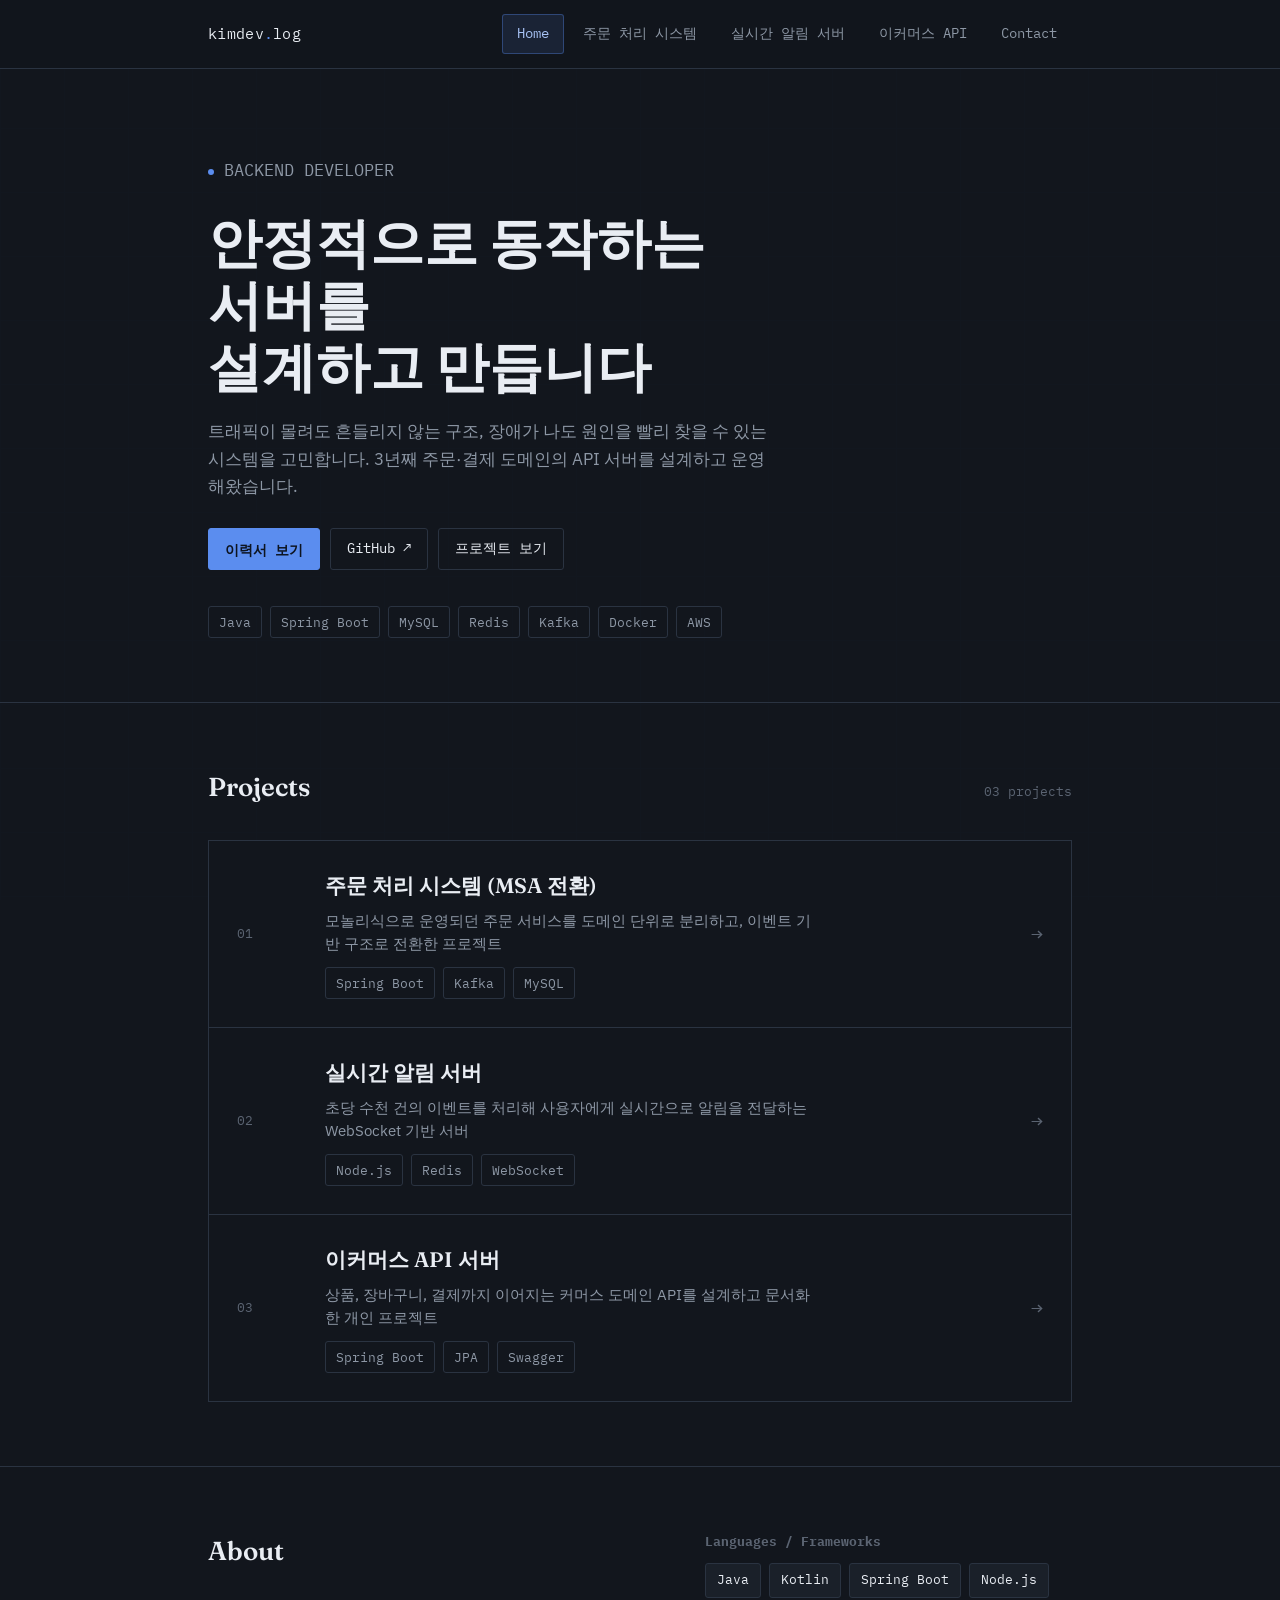
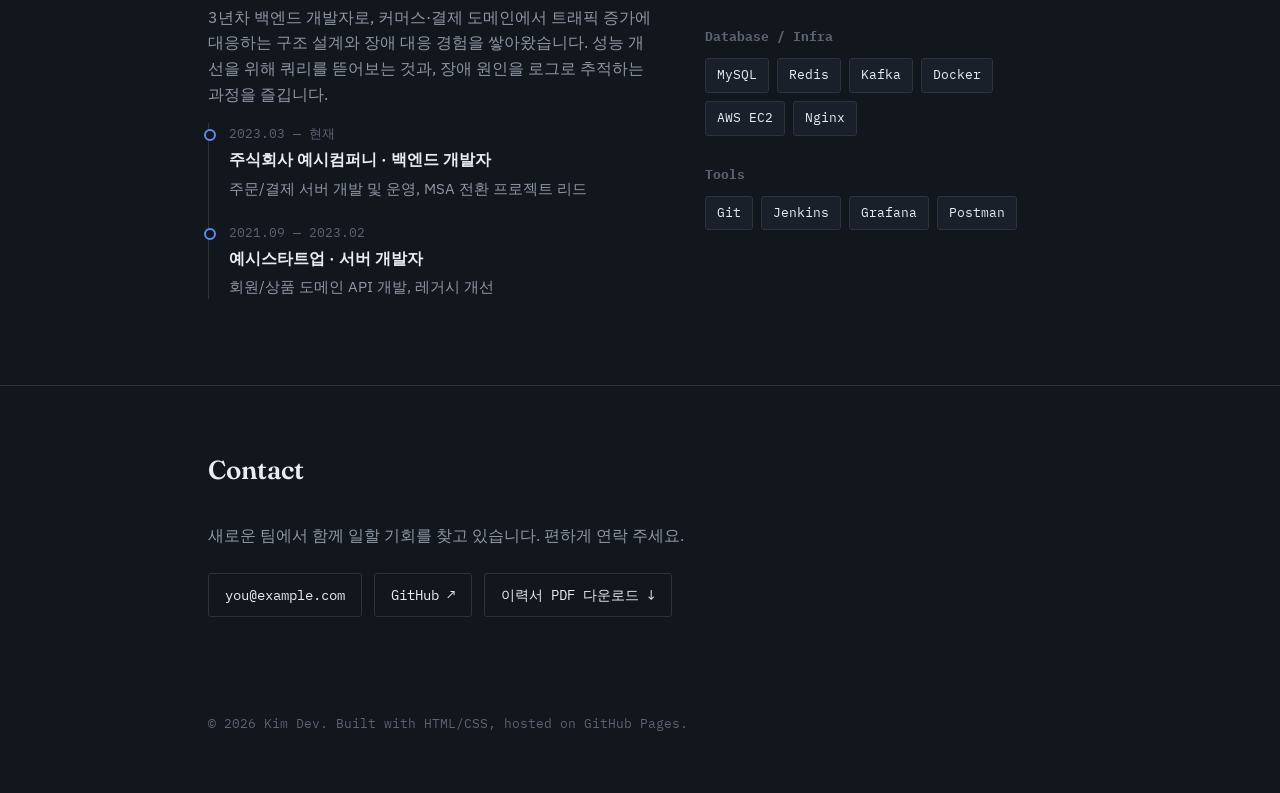
==== index.html @ 2fc8ccb3 "add portfolio" ====
<!DOCTYPE html>
<html lang="ko">
<head>
<meta charset="UTF-8">
<meta name="viewport" content="width=device-width, initial-scale=1.0">
<title>김개발 — Backend Developer</title>
<meta name="description" content="백엔드 개발자 김개발의 포트폴리오. 프로젝트, 기술 스택, 경력을 소개합니다.">
<link rel="preconnect" href="https://fonts.googleapis.com">
<link rel="preconnect" href="https://fonts.gstatic.com" crossorigin>
<link href="https://fonts.googleapis.com/css2?family=Fraunces:wght@500;600;700&family=IBM+Plex+Sans:wght@400;500;600&family=IBM+Plex+Mono:wght@400;500&display=swap" rel="stylesheet">
<link rel="stylesheet" href="css/style.css">
</head>
<body>

<header class="site-header">
  <div class="wrap">
    <a class="brand" href="index.html">kimdev<span>.</span>log</a>
    <button class="nav-toggle" aria-label="메뉴 열기">☰</button>
    <nav class="site-nav">
      <a href="index.html">Home</a>
      <a href="project-01.html">주문 처리 시스템</a>
      <a href="project-02.html">실시간 알림 서버</a>
      <a href="project-03.html">이커머스 API</a>
      <a href="#contact">Contact</a>
    </nav>
  </div>
</header>

<section class="hero">
  <div class="wrap">
    <p class="hero-eyebrow">BACKEND DEVELOPER</p>
    <h1>안정적으로 동작하는 서버를<br>설계하고 만듭니다</h1>
    <p>트래픽이 몰려도 흔들리지 않는 구조, 장애가 나도 원인을 빨리 찾을 수 있는 시스템을 고민합니다. 3년째 주문·결제 도메인의 API 서버를 설계하고 운영해왔습니다.</p>
    <div class="hero-links">
      <a class="primary" href="#contact">이력서 보기</a>
      <a href="https://github.com/yourname" target="_blank" rel="noopener">GitHub ↗</a>
      <a href="#projects">프로젝트 보기</a>
    </div>
    <div class="stack-row">
      <span class="tag">Java</span>
      <span class="tag">Spring Boot</span>
      <span class="tag">MySQL</span>
      <span class="tag">Redis</span>
      <span class="tag">Kafka</span>
      <span class="tag">Docker</span>
      <span class="tag">AWS</span>
    </div>
  </div>
</section>

<section class="section" id="projects">
  <div class="wrap">
    <div class="section-head">
      <h2>Projects</h2>
      <span class="count">03 projects</span>
    </div>
    <div class="project-grid">

      <a class="project-card" href="project-01.html">
        <span class="num">01</span>
        <div>
          <h3>주문 처리 시스템 (MSA 전환)</h3>
          <p>모놀리식으로 운영되던 주문 서비스를 도메인 단위로 분리하고, 이벤트 기반 구조로 전환한 프로젝트</p>
          <div class="card-tags stack-row">
            <span class="tag">Spring Boot</span>
            <span class="tag">Kafka</span>
            <span class="tag">MySQL</span>
          </div>
        </div>
        <span class="arrow">→</span>
      </a>

      <a class="project-card" href="project-02.html">
        <span class="num">02</span>
        <div>
          <h3>실시간 알림 서버</h3>
          <p>초당 수천 건의 이벤트를 처리해 사용자에게 실시간으로 알림을 전달하는 WebSocket 기반 서버</p>
          <div class="card-tags stack-row">
            <span class="tag">Node.js</span>
            <span class="tag">Redis</span>
            <span class="tag">WebSocket</span>
          </div>
        </div>
        <span class="arrow">→</span>
      </a>

      <a class="project-card" href="project-03.html">
        <span class="num">03</span>
        <div>
          <h3>이커머스 API 서버</h3>
          <p>상품, 장바구니, 결제까지 이어지는 커머스 도메인 API를 설계하고 문서화한 개인 프로젝트</p>
          <div class="card-tags stack-row">
            <span class="tag">Spring Boot</span>
            <span class="tag">JPA</span>
            <span class="tag">Swagger</span>
          </div>
        </div>
        <span class="arrow">→</span>
      </a>

    </div>
  </div>
</section>

<section class="section" id="about">
  <div class="wrap two-col">
    <div class="about-body">
      <div class="section-head"><h2>About</h2></div>
      <p>3년차 백엔드 개발자로, 커머스·결제 도메인에서 트래픽 증가에 대응하는 구조 설계와 장애 대응 경험을 쌓아왔습니다. 성능 개선을 위해 쿼리를 뜯어보는 것과, 장애 원인을 로그로 추적하는 과정을 즐깁니다.</p>
      <ul class="timeline">
        <li>
          <span class="period">2023.03 — 현재</span>
          <span class="role">주식회사 예시컴퍼니 · 백엔드 개발자</span>
          <p class="desc">주문/결제 서버 개발 및 운영, MSA 전환 프로젝트 리드</p>
        </li>
        <li>
          <span class="period">2021.09 — 2023.02</span>
          <span class="role">예시스타트업 · 서버 개발자</span>
          <p class="desc">회원/상품 도메인 API 개발, 레거시 개선</p>
        </li>
      </ul>
    </div>
    <div class="skills">
      <div class="skill-group">
        <h4>Languages / Frameworks</h4>
        <ul>
          <li>Java</li><li>Kotlin</li><li>Spring Boot</li><li>Node.js</li>
        </ul>
      </div>
      <div class="skill-group">
        <h4>Database / Infra</h4>
        <ul>
          <li>MySQL</li><li>Redis</li><li>Kafka</li><li>Docker</li><li>AWS EC2</li><li>Nginx</li>
        </ul>
      </div>
      <div class="skill-group">
        <h4>Tools</h4>
        <ul>
          <li>Git</li><li>Jenkins</li><li>Grafana</li><li>Postman</li>
        </ul>
      </div>
    </div>
  </div>
</section>

<section class="section" id="contact">
  <div class="wrap">
    <div class="section-head"><h2>Contact</h2></div>
    <p style="color:var(--text-muted); max-width:56ch; margin-bottom:24px;">새로운 팀에서 함께 일할 기회를 찾고 있습니다. 편하게 연락 주세요.</p>
    <div class="contact-list">
      <a href="mailto:you@example.com">you@example.com</a>
      <a href="https://github.com/yourname" target="_blank" rel="noopener">GitHub ↗</a>
      <a href="#">이력서 PDF 다운로드 ↓</a>
    </div>
  </div>
</section>

<footer class="site-footer">
  <div class="wrap">
    <p>© 2026 Kim Dev. Built with HTML/CSS, hosted on GitHub Pages.</p>
  </div>
</footer>

<script src="js/main.js"></script>
</body>
</html>
---- css/style.css ----
/* ===================================================================
   Design tokens
=================================================================== */
:root {
  --bg: #12161d;
  --surface: #1a2029;
  --surface-raised: #202836;
  --border: #2a3341;
  --text: #e9edf3;
  --text-muted: #8d97a5;
  --text-faint: #5b6472;
  --accent: #5b8def;
  --accent-soft: rgba(91, 141, 239, 0.12);
  --accent-text: #a9c4f7;

  --font-display: "Fraunces", Georgia, serif;
  --font-body: "IBM Plex Sans", -apple-system, "Malgun Gothic", sans-serif;
  --font-mono: "IBM Plex Mono", ui-monospace, "Consolas", monospace;

  --maxw: 920px;
  --radius: 3px;
}

* { box-sizing: border-box; }

html { scroll-behavior: smooth; }

body {
  margin: 0;
  background: var(--bg);
  color: var(--text);
  font-family: var(--font-body);
  font-size: 16px;
  line-height: 1.6;
  -webkit-font-smoothing: antialiased;
}

body::before {
  content: "";
  position: fixed;
  inset: 0;
  pointer-events: none;
  background-image:
    linear-gradient(var(--border) 1px, transparent 1px),
    linear-gradient(90deg, var(--border) 1px, transparent 1px);
  background-size: 64px 64px;
  opacity: 0.06;
  z-index: 0;
}

a { color: inherit; text-decoration: none; }

img { max-width: 100%; display: block; }

::selection { background: var(--accent-soft); color: var(--text); }

:focus-visible {
  outline: 2px solid var(--accent);
  outline-offset: 3px;
}

@media (prefers-reduced-motion: reduce) {
  * { animation: none !important; transition: none !important; scroll-behavior: auto !important; }
}

/* ===================================================================
   Layout helpers
=================================================================== */
.wrap {
  max-width: var(--maxw);
  margin: 0 auto;
  padding: 0 28px;
  position: relative;
  z-index: 1;
}

/* ===================================================================
   Header / Nav
=================================================================== */
.site-header {
  border-bottom: 1px solid var(--border);
  position: sticky;
  top: 0;
  background: rgba(18, 22, 29, 0.88);
  backdrop-filter: blur(8px);
  z-index: 10;
}

.site-header .wrap {
  display: flex;
  align-items: center;
  justify-content: space-between;
  height: 68px;
}

.brand {
  font-family: var(--font-mono);
  font-size: 15px;
  letter-spacing: 0.02em;
  color: var(--text);
}

.brand span { color: var(--accent); }

.nav-toggle {
  display: none;
  background: none;
  border: 1px solid var(--border);
  color: var(--text);
  border-radius: var(--radius);
  width: 38px;
  height: 38px;
  font-family: var(--font-mono);
  cursor: pointer;
}

.site-nav {
  display: flex;
  align-items: center;
  gap: 4px;
}

.site-nav a {
  font-family: var(--font-mono);
  font-size: 13.5px;
  color: var(--text-muted);
  padding: 8px 14px;
  border-radius: var(--radius);
  border: 1px solid transparent;
  transition: color 0.15s ease, border-color 0.15s ease, background 0.15s ease;
  white-space: nowrap;
}

.site-nav a:hover {
  color: var(--text);
  border-color: var(--border);
}

.site-nav a.active {
  color: var(--accent-text);
  background: var(--accent-soft);
  border-color: rgba(91, 141, 239, 0.35);
}

@media (max-width: 720px) {
  .nav-toggle { display: block; }
  .site-nav {
    position: fixed;
    top: 68px;
    left: 0;
    right: 0;
    background: var(--surface);
    border-bottom: 1px solid var(--border);
    flex-direction: column;
    align-items: stretch;
    padding: 8px;
    gap: 2px;
    transform: translateY(-8px);
    opacity: 0;
    pointer-events: none;
    transition: opacity 0.18s ease, transform 0.18s ease;
  }
  .site-nav.open {
    transform: translateY(0);
    opacity: 1;
    pointer-events: auto;
  }
  .site-nav a { padding: 12px 14px; }
}

/* ===================================================================
   Hero
=================================================================== */
.hero {
  padding: 88px 0 64px;
  border-bottom: 1px solid var(--border);
}

.hero-eyebrow {
  font-family: var(--font-mono);
  font-size: 13px;
  color: var(--text-faint);
  margin: 0 0 18px;
}

.hero-eyebrow::before {
  content: "";
  display: inline-block;
  width: 6px;
  height: 6px;
  background: var(--accent);
  border-radius: 50%;
  margin-right: 10px;
  vertical-align: middle;
}

.hero h1 {
  font-family: var(--font-display);
  font-size: clamp(34px, 5.5vw, 54px);
  font-weight: 600;
  line-height: 1.15;
  margin: 0 0 20px;
  max-width: 15ch;
}

.hero p {
  font-size: 17px;
  color: var(--text-muted);
  max-width: 56ch;
  margin: 0 0 28px;
}

.hero-links {
  display: flex;
  gap: 10px;
  flex-wrap: wrap;
  margin-bottom: 36px;
}

.hero-links a {
  font-family: var(--font-mono);
  font-size: 13.5px;
  border: 1px solid var(--border);
  padding: 9px 16px;
  border-radius: var(--radius);
  color: var(--text);
  transition: border-color 0.15s ease, color 0.15s ease;
}

.hero-links a:hover { border-color: var(--accent); color: var(--accent-text); }

.hero-links a.primary {
  background: var(--accent);
  border-color: var(--accent);
  color: #0d1420;
  font-weight: 600;
}

.hero-links a.primary:hover { color: #0d1420; opacity: 0.9; }

.stack-row {
  display: flex;
  flex-wrap: wrap;
  gap: 8px;
}

.tag {
  font-family: var(--font-mono);
  font-size: 12.5px;
  color: var(--text-muted);
  border: 1px solid var(--border);
  padding: 5px 10px;
  border-radius: var(--radius);
}

/* ===================================================================
   Section heading
=================================================================== */
.section {
  padding: 64px 0;
  border-bottom: 1px solid var(--border);
}

.section:last-of-type { border-bottom: none; }

.section-head {
  display: flex;
  align-items: baseline;
  justify-content: space-between;
  margin-bottom: 32px;
  gap: 16px;
}

.section-head h2 {
  font-family: var(--font-display);
  font-size: 26px;
  font-weight: 600;
  margin: 0;
}

.section-head .count {
  font-family: var(--font-mono);
  font-size: 13px;
  color: var(--text-faint);
}

/* ===================================================================
   Project grid (index)
=================================================================== */
.project-grid {
  display: grid;
  gap: 1px;
  background: var(--border);
  border: 1px solid var(--border);
}

.project-card {
  background: var(--bg);
  padding: 28px;
  display: grid;
  grid-template-columns: 64px 1fr auto;
  align-items: center;
  gap: 24px;
  transition: background 0.15s ease;
}

.project-card:hover { background: var(--surface); }

.project-card .num {
  font-family: var(--font-mono);
  font-size: 13px;
  color: var(--text-faint);
}

.project-card h3 {
  font-family: var(--font-display);
  font-size: 21px;
  font-weight: 600;
  margin: 0 0 6px;
}

.project-card p {
  margin: 0;
  color: var(--text-muted);
  font-size: 14.5px;
  max-width: 54ch;
}

.project-card .card-tags {
  margin-top: 12px;
}

.project-card .arrow {
  font-family: var(--font-mono);
  color: var(--text-faint);
  font-size: 20px;
  transition: transform 0.15s ease, color 0.15s ease;
}

.project-card:hover .arrow {
  transform: translateX(4px);
  color: var(--accent);
}

@media (max-width: 640px) {
  .project-card {
    grid-template-columns: 1fr;
    gap: 10px;
  }
  .project-card .arrow { display: none; }
}

/* ===================================================================
   About / skills lists
=================================================================== */
.two-col {
  display: grid;
  grid-template-columns: 1.1fr 0.9fr;
  gap: 48px;
}

@media (max-width: 720px) {
  .two-col { grid-template-columns: 1fr; }
}

.skill-group h4 {
  font-family: var(--font-mono);
  font-size: 12.5px;
  color: var(--text-faint);
  text-transform: none;
  margin: 0 0 12px;
}

.skill-group ul {
  list-style: none;
  padding: 0;
  margin: 0 0 28px;
  display: flex;
  flex-wrap: wrap;
  gap: 8px;
}

.skill-group li {
  font-family: var(--font-mono);
  font-size: 13px;
  color: var(--text);
  background: var(--surface);
  border: 1px solid var(--border);
  padding: 6px 11px;
  border-radius: var(--radius);
}

.about-body p { color: var(--text-muted); margin: 0 0 16px; }

.timeline {
  border-left: 1px solid var(--border);
  padding-left: 20px;
  margin: 0;
}

.timeline li {
  list-style: none;
  margin-bottom: 22px;
  position: relative;
}

.timeline li::before {
  content: "";
  position: absolute;
  left: -25px;
  top: 6px;
  width: 8px;
  height: 8px;
  border-radius: 50%;
  background: var(--bg);
  border: 2px solid var(--accent);
}

.timeline .period {
  display: block;
  font-family: var(--font-mono);
  font-size: 12.5px;
  color: var(--text-faint);
  margin-bottom: 4px;
}

.timeline .role { font-weight: 600; }
.timeline .desc { color: var(--text-muted); font-size: 14.5px; margin-top: 4px; }

/* ===================================================================
   Contact / footer
=================================================================== */
.contact-list {
  display: flex;
  flex-wrap: wrap;
  gap: 12px;
}

.contact-list a {
  font-family: var(--font-mono);
  font-size: 14px;
  border: 1px solid var(--border);
  padding: 10px 16px;
  border-radius: var(--radius);
  transition: border-color 0.15s ease, color 0.15s ease;
}

.contact-list a:hover { border-color: var(--accent); color: var(--accent-text); }

.site-footer {
  padding: 32px 0 60px;
}

.site-footer p {
  font-family: var(--font-mono);
  font-size: 12.5px;
  color: var(--text-faint);
  margin: 0;
}

/* ===================================================================
   Project detail page
=================================================================== */
.project-hero {
  padding: 56px 0 40px;
  border-bottom: 1px solid var(--border);
}

.back-link {
  display: inline-flex;
  align-items: center;
  gap: 8px;
  font-family: var(--font-mono);
  font-size: 13px;
  color: var(--text-muted);
  margin-bottom: 28px;
}

.back-link:hover { color: var(--accent-text); }

.project-hero .meta-row {
  font-family: var(--font-mono);
  font-size: 13px;
  color: var(--text-faint);
  margin-bottom: 14px;
}

.project-hero h1 {
  font-family: var(--font-display);
  font-size: clamp(30px, 4.5vw, 44px);
  font-weight: 600;
  margin: 0 0 16px;
  max-width: 20ch;
}

.project-hero .summary {
  font-size: 17px;
  color: var(--text-muted);
  max-width: 60ch;
  margin: 0 0 28px;
}

.project-links {
  display: flex;
  gap: 10px;
  flex-wrap: wrap;
}

.project-body {
  display: grid;
  grid-template-columns: 1fr 240px;
  gap: 56px;
  padding: 56px 0;
}

@media (max-width: 780px) {
  .project-body { grid-template-columns: 1fr; gap: 40px; }
}

.detail-block { margin-bottom: 44px; }

.detail-block:last-child { margin-bottom: 0; }

.detail-block h2 {
  font-family: var(--font-mono);
  font-size: 13px;
  color: var(--accent-text);
  margin: 0 0 16px;
  letter-spacing: 0.01em;
}

.detail-block h2::before { content: "// "; color: var(--text-faint); }

.detail-block p { color: var(--text-muted); margin: 0 0 14px; }
.detail-block ul { margin: 0 0 14px; padding-left: 20px; color: var(--text-muted); }
.detail-block li { margin-bottom: 8px; }

.detail-block .highlight {
  color: var(--text);
}

.metric-row {
  display: grid;
  grid-template-columns: repeat(3, 1fr);
  gap: 1px;
  background: var(--border);
  border: 1px solid var(--border);
  margin: 24px 0 8px;
}

.metric {
  background: var(--surface);
  padding: 20px;
}

.metric .value {
  font-family: var(--font-display);
  font-size: 28px;
  color: var(--accent-text);
  display: block;
}

.metric .label {
  font-family: var(--font-mono);
  font-size: 12px;
  color: var(--text-faint);
  margin-top: 4px;
  display: block;
}

@media (max-width: 520px) {
  .metric-row { grid-template-columns: 1fr; }
}

.diagram-box {
  border: 1px dashed var(--border);
  border-radius: var(--radius);
  padding: 28px;
  font-family: var(--font-mono);
  font-size: 12.5px;
  color: var(--text-faint);
  white-space: pre;
  overflow-x: auto;
  background: var(--surface);
  line-height: 1.7;
}

/* Sidebar */
.sidebar { position: sticky; top: 92px; align-self: start; }

.sidebar-block { margin-bottom: 32px; }

.sidebar-block h3 {
  font-family: var(--font-mono);
  font-size: 12px;
  color: var(--text-faint);
  margin: 0 0 12px;
}

.sidebar-block ul {
  list-style: none;
  padding: 0;
  margin: 0;
  display: flex;
  flex-wrap: wrap;
  gap: 6px;
}

.sidebar-block li {
  font-family: var(--font-mono);
  font-size: 12.5px;
  border: 1px solid var(--border);
  padding: 5px 9px;
  border-radius: var(--radius);
}

.project-pager {
  display: flex;
  justify-content: space-between;
  border-top: 1px solid var(--border);
  padding: 28px 0 0;
}

.project-pager a {
  font-family: var(--font-mono);
  font-size: 13px;
  color: var(--text-muted);
}

.project-pager a:hover { color: var(--accent-text); }

.project-pager .dir {
  display: block;
  color: var(--text-faint);
  font-size: 11.5px;
  margin-bottom: 4px;
}
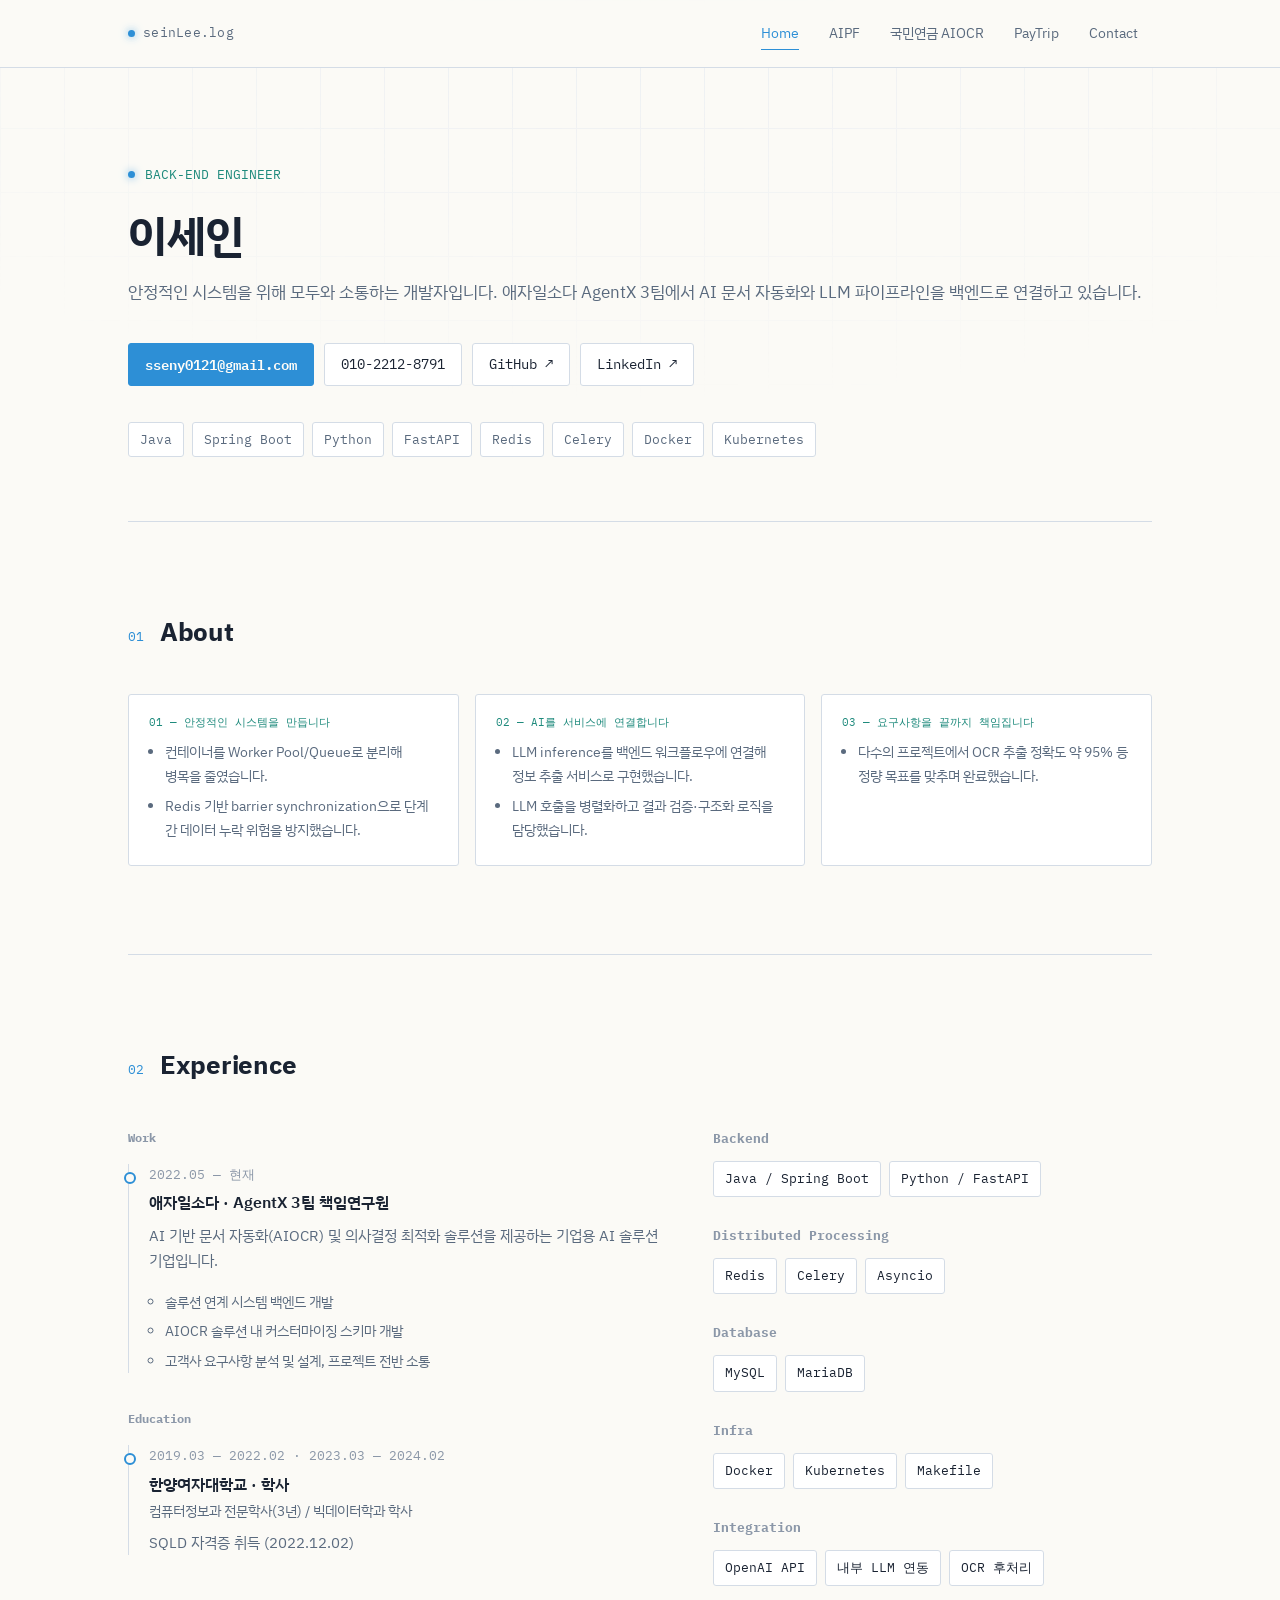
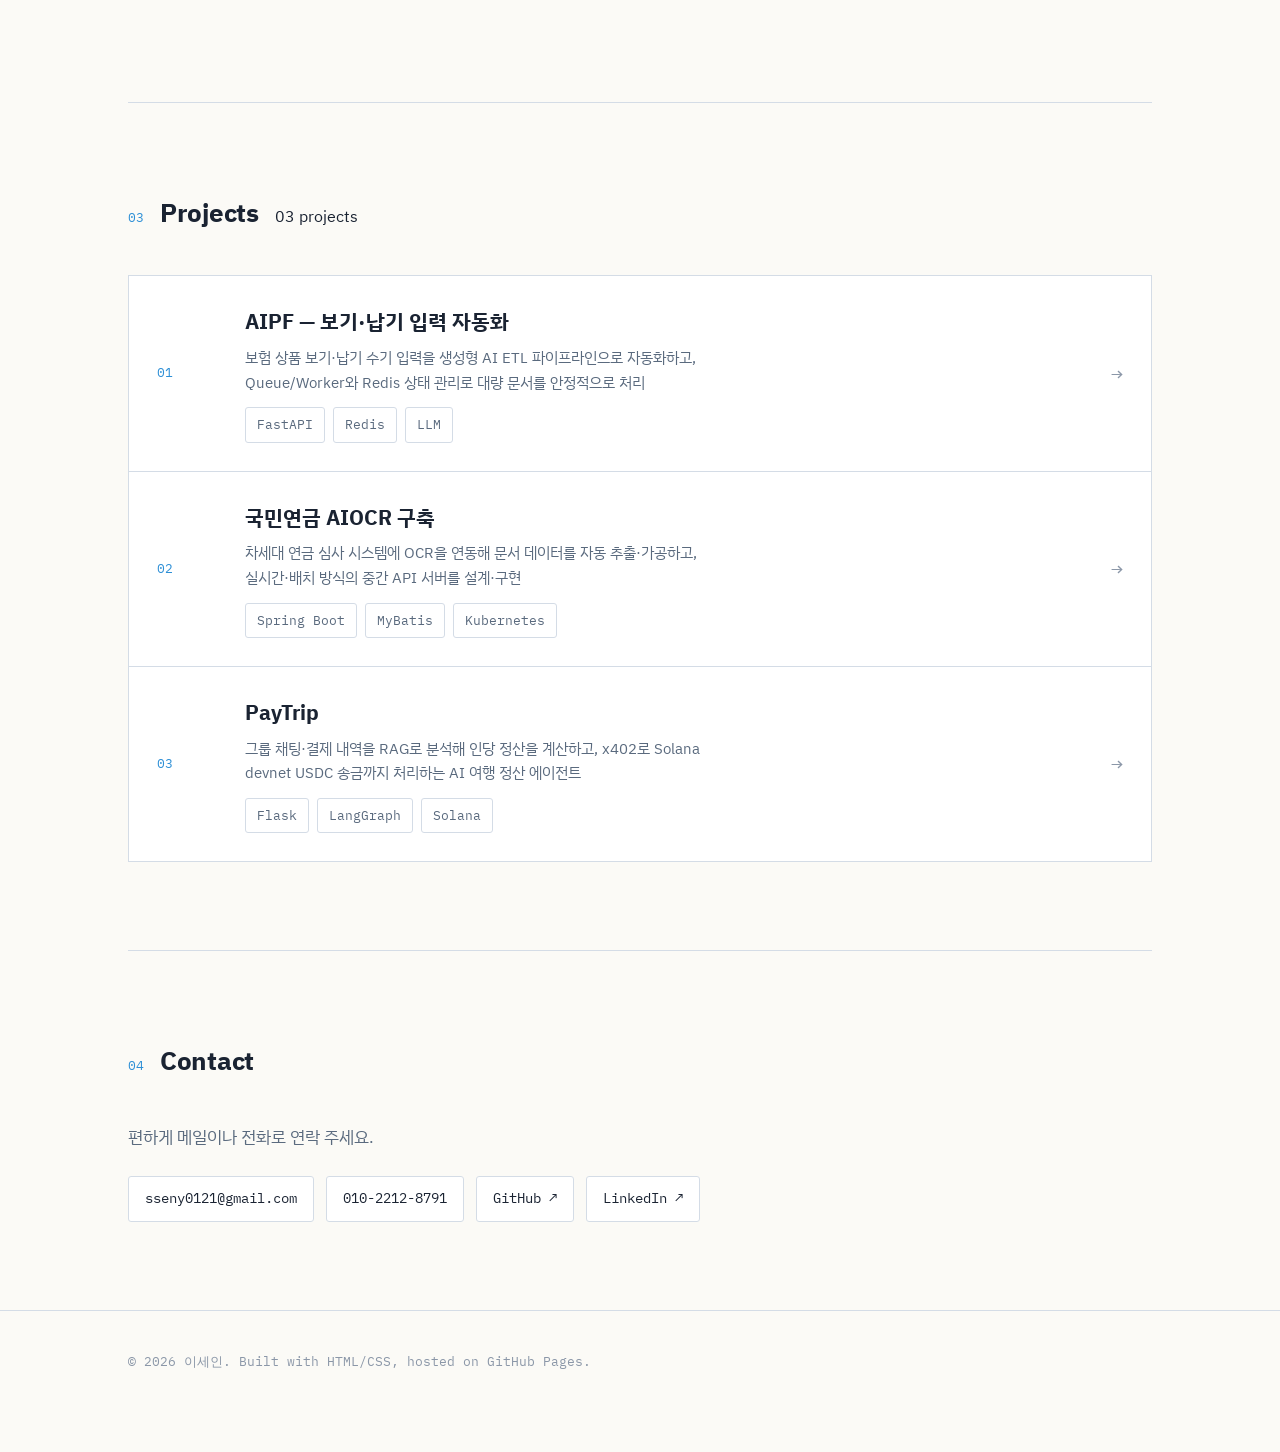
==== commit f1a0a2a8: "fix01" ====
--- a/index.html
+++ b/index.html
@@ -3,55 +3,165 @@
 <head>
 <meta charset="UTF-8">
 <meta name="viewport" content="width=device-width, initial-scale=1.0">
-<title>김개발 — Backend Developer</title>
-<meta name="description" content="백엔드 개발자 김개발의 포트폴리오. 프로젝트, 기술 스택, 경력을 소개합니다.">
+<title>이세인 — Back-End Engineer</title>
+<meta name="description" content="백엔드 엔지니어 이세인 포트폴리오. 안정적인 시스템과 AI 서비스 연동을 만듭니다.">
 <link rel="preconnect" href="https://fonts.googleapis.com">
 <link rel="preconnect" href="https://fonts.gstatic.com" crossorigin>
-<link href="https://fonts.googleapis.com/css2?family=Fraunces:wght@500;600;700&family=IBM+Plex+Sans:wght@400;500;600&family=IBM+Plex+Mono:wght@400;500&display=swap" rel="stylesheet">
+<link href="https://fonts.googleapis.com/css2?family=IBM+Plex+Sans+KR:wght@400;500;600;700&family=IBM+Plex+Mono:wght@400;500;600&display=swap" rel="stylesheet">
 <link rel="stylesheet" href="css/style.css">
 </head>
 <body>
 
 <header class="site-header">
   <div class="wrap">
-    <a class="brand" href="index.html">kimdev<span>.</span>log</a>
-    <button class="nav-toggle" aria-label="메뉴 열기">☰</button>
+    <a class="brand" href="index.html"><span class="dot"></span>seinLee.log</a>
+    <button class="nav-toggle" aria-label="메뉴 열기">Menu</button>
     <nav class="site-nav">
       <a href="index.html">Home</a>
-      <a href="project-01.html">주문 처리 시스템</a>
-      <a href="project-02.html">실시간 알림 서버</a>
-      <a href="project-03.html">이커머스 API</a>
+      <a href="project-01.html">AIPF</a>
+      <a href="project-02.html">국민연금 AIOCR</a>
+      <a href="project-03.html">PayTrip</a>
       <a href="#contact">Contact</a>
     </nav>
   </div>
 </header>
 
+<div class="layout-with-toc">
+<div class="page-main">
+
 <section class="hero">
   <div class="wrap">
-    <p class="hero-eyebrow">BACKEND DEVELOPER</p>
-    <h1>안정적으로 동작하는 서버를<br>설계하고 만듭니다</h1>
-    <p>트래픽이 몰려도 흔들리지 않는 구조, 장애가 나도 원인을 빨리 찾을 수 있는 시스템을 고민합니다. 3년째 주문·결제 도메인의 API 서버를 설계하고 운영해왔습니다.</p>
+    <p class="hero-eyebrow">BACK-END ENGINEER</p>
+    <h1>이세인</h1>
+    <p>안정적인 시스템을 위해 모두와 소통하는 개발자입니다. 애자일소다 AgentX 3팀에서 AI 문서 자동화와 LLM 파이프라인을 백엔드로 연결하고 있습니다.</p>
     <div class="hero-links">
-      <a class="primary" href="#contact">이력서 보기</a>
-      <a href="https://github.com/yourname" target="_blank" rel="noopener">GitHub ↗</a>
-      <a href="#projects">프로젝트 보기</a>
+      <a class="primary" href="mailto:sseny0121@gmail.com">sseny0121@gmail.com</a>
+      <a href="tel:01022128791">010-2212-8791</a>
+      <a href="https://github.com/sein0121" target="_blank" rel="noopener">GitHub ↗</a>
+      <a href="https://www.linkedin.com/" target="_blank" rel="noopener">LinkedIn ↗</a>
     </div>
     <div class="stack-row">
       <span class="tag">Java</span>
       <span class="tag">Spring Boot</span>
-      <span class="tag">MySQL</span>
+      <span class="tag">Python</span>
+      <span class="tag">FastAPI</span>
       <span class="tag">Redis</span>
-      <span class="tag">Kafka</span>
+      <span class="tag">Celery</span>
       <span class="tag">Docker</span>
-      <span class="tag">AWS</span>
+      <span class="tag">Kubernetes</span>
+    </div>
+  </div>
+</section>
+
+<section class="section" id="about">
+  <div class="wrap">
+    <div class="sec-head"><span class="sec-num">01</span><h2 class="sec-title">About</h2></div>
+    <div class="principles about-points">
+      <div class="principle">
+        <div class="p-label">01 — 안정적인 시스템을 만듭니다</div>
+        <ul>
+          <li>컨테이너를 Worker Pool/Queue로 분리해 병목을 줄였습니다.</li>
+          <li>Redis 기반 barrier synchronization으로 단계 간 데이터 누락 위험을 방지했습니다.</li>
+        </ul>
+      </div>
+      <div class="principle">
+        <div class="p-label">02 — AI를 서비스에 연결합니다</div>
+        <ul>
+          <li>LLM inference를 백엔드 워크플로우에 연결해 정보 추출 서비스로 구현했습니다.</li>
+          <li>LLM 호출을 병렬화하고 결과 검증·구조화 로직을 담당했습니다.</li>
+        </ul>
+      </div>
+      <div class="principle">
+        <div class="p-label">03 — 요구사항을 끝까지 책임집니다</div>
+        <ul>
+          <li>다수의 프로젝트에서 OCR 추출 정확도 약 95% 등 정량 목표를 맞추며 완료했습니다.</li>
+        </ul>
+      </div>
+    </div>
+  </div>
+</section>
+
+<section class="section" id="experience">
+  <div class="wrap">
+    <div class="sec-head"><span class="sec-num">02</span><h2 class="sec-title">Experience</h2></div>
+    <div class="two-col">
+      <div class="about-body">
+        <div class="exp-block">
+          <h3>Work</h3>
+          <ul class="timeline">
+            <li>
+              <span class="period">2022.05 — 현재</span>
+              <span class="role">애자일소다 · AgentX 3팀 책임연구원</span>
+              <p class="desc">AI 기반 문서 자동화(AIOCR) 및 의사결정 최적화 솔루션을 제공하는 기업용 AI 솔루션 기업입니다.</p>
+              <ul class="duty-list">
+                <li>솔루션 연계 시스템 백엔드 개발</li>
+                <li>AIOCR 솔루션 내 커스터마이징 스키마 개발</li>
+                <li>고객사 요구사항 분석 및 설계, 프로젝트 전반 소통</li>
+              </ul>
+            </li>
+          </ul>
+        </div>
+        <div class="exp-block">
+          <h3>Education</h3>
+          <ul class="timeline">
+            <li>
+              <span class="period">2019.03 — 2022.02 · 2023.03 — 2024.02</span>
+              <span class="role">한양여자대학교 · 학사</span>
+              <span class="org">컴퓨터정보과 전문학사(3년) / 빅데이터학과 학사</span>
+              <p class="desc">SQLD 자격증 취득 (2022.12.02)</p>
+            </li>
+          </ul>
+        </div>
+      </div>
+      <div class="skills">
+        <div class="skill-group">
+          <h4>Backend</h4>
+          <ul>
+            <li>Java / Spring Boot</li>
+            <li>Python / FastAPI</li>
+          </ul>
+        </div>
+        <div class="skill-group">
+          <h4>Distributed Processing</h4>
+          <ul>
+            <li>Redis</li>
+            <li>Celery</li>
+            <li>Asyncio</li>
+          </ul>
+        </div>
+        <div class="skill-group">
+          <h4>Database</h4>
+          <ul>
+            <li>MySQL</li>
+            <li>MariaDB</li>
+          </ul>
+        </div>
+        <div class="skill-group">
+          <h4>Infra</h4>
+          <ul>
+            <li>Docker</li>
+            <li>Kubernetes</li>
+            <li>Makefile</li>
+          </ul>
+        </div>
+        <div class="skill-group">
+          <h4>Integration</h4>
+          <ul>
+            <li>OpenAI API</li>
+            <li>내부 LLM 연동</li>
+            <li>OCR 후처리</li>
+          </ul>
+        </div>
+      </div>
     </div>
   </div>
 </section>
 
 <section class="section" id="projects">
   <div class="wrap">
-    <div class="section-head">
-      <h2>Projects</h2>
+    <div class="sec-head">
+      <span class="sec-num">03</span>
+      <h2 class="sec-title">Projects</h2>
       <span class="count">03 projects</span>
     </div>
     <div class="project-grid">
@@ -59,12 +169,12 @@
       <a class="project-card" href="project-01.html">
         <span class="num">01</span>
         <div>
-          <h3>주문 처리 시스템 (MSA 전환)</h3>
-          <p>모놀리식으로 운영되던 주문 서비스를 도메인 단위로 분리하고, 이벤트 기반 구조로 전환한 프로젝트</p>
+          <h3>AIPF — 보기·납기 입력 자동화</h3>
+          <p>보험 상품 보기·납기 수기 입력을 생성형 AI ETL 파이프라인으로 자동화하고, Queue/Worker와 Redis 상태 관리로 대량 문서를 안정적으로 처리</p>
           <div class="card-tags stack-row">
-            <span class="tag">Spring Boot</span>
-            <span class="tag">Kafka</span>
-            <span class="tag">MySQL</span>
+            <span class="tag">FastAPI</span>
+            <span class="tag">Redis</span>
+            <span class="tag">LLM</span>
           </div>
         </div>
         <span class="arrow">→</span>
@@ -73,12 +183,12 @@
       <a class="project-card" href="project-02.html">
         <span class="num">02</span>
         <div>
-          <h3>실시간 알림 서버</h3>
-          <p>초당 수천 건의 이벤트를 처리해 사용자에게 실시간으로 알림을 전달하는 WebSocket 기반 서버</p>
+          <h3>국민연금 AIOCR 구축</h3>
+          <p>차세대 연금 심사 시스템에 OCR을 연동해 문서 데이터를 자동 추출·가공하고, 실시간·배치 방식의 중간 API 서버를 설계·구현</p>
           <div class="card-tags stack-row">
-            <span class="tag">Node.js</span>
-            <span class="tag">Redis</span>
-            <span class="tag">WebSocket</span>
+            <span class="tag">Spring Boot</span>
+            <span class="tag">MyBatis</span>
+            <span class="tag">Kubernetes</span>
           </div>
         </div>
         <span class="arrow">→</span>
@@ -87,12 +197,12 @@
       <a class="project-card" href="project-03.html">
         <span class="num">03</span>
         <div>
-          <h3>이커머스 API 서버</h3>
-          <p>상품, 장바구니, 결제까지 이어지는 커머스 도메인 API를 설계하고 문서화한 개인 프로젝트</p>
+          <h3>PayTrip</h3>
+          <p>그룹 채팅·결제 내역을 RAG로 분석해 인당 정산을 계산하고, x402로 Solana devnet USDC 송금까지 처리하는 AI 여행 정산 에이전트</p>
           <div class="card-tags stack-row">
-            <span class="tag">Spring Boot</span>
-            <span class="tag">JPA</span>
-            <span class="tag">Swagger</span>
+            <span class="tag">Flask</span>
+            <span class="tag">LangGraph</span>
+            <span class="tag">Solana</span>
           </div>
         </div>
         <span class="arrow">→</span>
@@ -102,62 +212,32 @@
   </div>
 </section>
 
-<section class="section" id="about">
-  <div class="wrap two-col">
-    <div class="about-body">
-      <div class="section-head"><h2>About</h2></div>
-      <p>3년차 백엔드 개발자로, 커머스·결제 도메인에서 트래픽 증가에 대응하는 구조 설계와 장애 대응 경험을 쌓아왔습니다. 성능 개선을 위해 쿼리를 뜯어보는 것과, 장애 원인을 로그로 추적하는 과정을 즐깁니다.</p>
-      <ul class="timeline">
-        <li>
-          <span class="period">2023.03 — 현재</span>
-          <span class="role">주식회사 예시컴퍼니 · 백엔드 개발자</span>
-          <p class="desc">주문/결제 서버 개발 및 운영, MSA 전환 프로젝트 리드</p>
-        </li>
-        <li>
-          <span class="period">2021.09 — 2023.02</span>
-          <span class="role">예시스타트업 · 서버 개발자</span>
-          <p class="desc">회원/상품 도메인 API 개발, 레거시 개선</p>
-        </li>
-      </ul>
-    </div>
-    <div class="skills">
-      <div class="skill-group">
-        <h4>Languages / Frameworks</h4>
-        <ul>
-          <li>Java</li><li>Kotlin</li><li>Spring Boot</li><li>Node.js</li>
-        </ul>
-      </div>
-      <div class="skill-group">
-        <h4>Database / Infra</h4>
-        <ul>
-          <li>MySQL</li><li>Redis</li><li>Kafka</li><li>Docker</li><li>AWS EC2</li><li>Nginx</li>
-        </ul>
-      </div>
-      <div class="skill-group">
-        <h4>Tools</h4>
-        <ul>
-          <li>Git</li><li>Jenkins</li><li>Grafana</li><li>Postman</li>
-        </ul>
-      </div>
-    </div>
-  </div>
-</section>
-
 <section class="section" id="contact">
   <div class="wrap">
-    <div class="section-head"><h2>Contact</h2></div>
-    <p style="color:var(--text-muted); max-width:56ch; margin-bottom:24px;">새로운 팀에서 함께 일할 기회를 찾고 있습니다. 편하게 연락 주세요.</p>
+    <div class="sec-head"><span class="sec-num">04</span><h2 class="sec-title">Contact</h2></div>
+    <p class="contact-lead">편하게 메일이나 전화로 연락 주세요.</p>
     <div class="contact-list">
-      <a href="mailto:you@example.com">you@example.com</a>
-      <a href="https://github.com/yourname" target="_blank" rel="noopener">GitHub ↗</a>
-      <a href="#">이력서 PDF 다운로드 ↓</a>
-    </div>
-  </div>
-</section>
+      <a href="mailto:sseny0121@gmail.com">sseny0121@gmail.com</a>
+      <a href="tel:01022128791">010-2212-8791</a>
+      <a href="https://github.com/sein0121" target="_blank" rel="noopener">GitHub ↗</a>
+      <a href="https://www.linkedin.com/" target="_blank" rel="noopener">LinkedIn ↗</a>
+    </div>
+  </div>
+</section>
+
+</div>
+
+<nav class="page-nav page-nav-side">
+  <a href="#about">01 About</a>
+  <a href="#experience">02 Experience</a>
+  <a href="#projects">03 Projects</a>
+  <a href="#contact">04 Contact</a>
+</nav>
+</div>
 
 <footer class="site-footer">
   <div class="wrap">
-    <p>© 2026 Kim Dev. Built with HTML/CSS, hosted on GitHub Pages.</p>
+    <p>© 2026 이세인. Built with HTML/CSS, hosted on GitHub Pages.</p>
   </div>
 </footer>
 
--- a/css/style.css
+++ b/css/style.css
@@ -1,37 +1,38 @@
 /* ===================================================================
-   Design tokens
+   Design tokens — light theme, IBM Plex Sans KR
 =================================================================== */
 :root {
-  --bg: #12161d;
-  --surface: #1a2029;
-  --surface-raised: #202836;
-  --border: #2a3341;
-  --text: #e9edf3;
-  --text-muted: #8d97a5;
-  --text-faint: #5b6472;
-  --accent: #5b8def;
-  --accent-soft: rgba(91, 141, 239, 0.12);
-  --accent-text: #a9c4f7;
-
-  --font-display: "Fraunces", Georgia, serif;
-  --font-body: "IBM Plex Sans", -apple-system, "Malgun Gothic", sans-serif;
-  --font-mono: "IBM Plex Mono", ui-monospace, "Consolas", monospace;
-
-  --maxw: 920px;
+  --bg: #fbfaf6;
+  --panel: #ffffff;
+  --panel-alt: #eef2f7;
+  --line: #d4dce6;
+  --line-soft: #e4e9f0;
+  --amber: #2d8fd6;
+  --amber-dim: #6bb3e3;
+  --teal: #1e8a7c;
+  --teal-dim: #3aa396;
+  --text: #1a2332;
+  --text-soft: #5a6a7e;
+  --text-mute: #8b97a8;
+  --good: #1e8a7c;
   --radius: 3px;
-}
-
-* { box-sizing: border-box; }
+  --sans: "IBM Plex Sans KR", "Pretendard", -apple-system, sans-serif;
+  --mono: "IBM Plex Mono", "D2Coding", Consolas, monospace;
+  --maxw: 1080px;
+}
+
+* { box-sizing: border-box; margin: 0; padding: 0; }
 
 html { scroll-behavior: smooth; }
 
 body {
-  margin: 0;
   background: var(--bg);
   color: var(--text);
-  font-family: var(--font-body);
+  font-family: var(--sans);
+  line-height: 1.7;
   font-size: 16px;
-  line-height: 1.6;
+  word-break: keep-all;
+  overflow-wrap: break-word;
   -webkit-font-smoothing: antialiased;
 }
 
@@ -39,23 +40,23 @@
   content: "";
   position: fixed;
   inset: 0;
+  background-image:
+    linear-gradient(var(--line-soft) 1px, transparent 1px),
+    linear-gradient(90deg, var(--line-soft) 1px, transparent 1px);
+  background-size: 64px 64px;
+  opacity: 0.7;
   pointer-events: none;
-  background-image:
-    linear-gradient(var(--border) 1px, transparent 1px),
-    linear-gradient(90deg, var(--border) 1px, transparent 1px);
-  background-size: 64px 64px;
-  opacity: 0.06;
   z-index: 0;
-}
+  mask-image: radial-gradient(ellipse 100% 60% at 50% 0%, black 0%, transparent 75%);
+}
+
+::selection { background: var(--amber); color: #fffdf8; }
 
 a { color: inherit; text-decoration: none; }
-
 img { max-width: 100%; display: block; }
 
-::selection { background: var(--accent-soft); color: var(--text); }
-
 :focus-visible {
-  outline: 2px solid var(--accent);
+  outline: 2px solid var(--amber);
   outline-offset: 3px;
 }
 
@@ -63,151 +64,244 @@
   * { animation: none !important; transition: none !important; scroll-behavior: auto !important; }
 }
 
-/* ===================================================================
-   Layout helpers
-=================================================================== */
+.page,
+.wrap {
+  position: relative;
+  z-index: 1;
+}
+
 .wrap {
   max-width: var(--maxw);
   margin: 0 auto;
   padding: 0 28px;
+}
+
+.page { max-width: var(--maxw); margin: 0 auto; padding: 0 28px; }
+
+.layout-with-toc {
   position: relative;
   z-index: 1;
+  max-width: var(--maxw);
+  margin: 0 auto;
+  padding: 0 28px;
+}
+
+.layout-with-toc > .page,
+.layout-with-toc > .page-main {
+  max-width: none;
+  width: 100%;
+  padding: 0;
+  min-width: 0;
+}
+
+.layout-with-toc .wrap {
+  max-width: none;
+  padding: 0;
+}
+
+.layout-with-toc p.lede,
+.layout-with-toc .sec-desc,
+.layout-with-toc .arch-intro,
+.layout-with-toc .summary-block p,
+.layout-with-toc .hero > .wrap > p:not(.hero-eyebrow) {
+  max-width: none;
 }
 
 /* ===================================================================
-   Header / Nav
+   Site header
 =================================================================== */
 .site-header {
-  border-bottom: 1px solid var(--border);
   position: sticky;
   top: 0;
-  background: rgba(18, 22, 29, 0.88);
-  backdrop-filter: blur(8px);
-  z-index: 10;
-}
-
-.site-header .wrap {
+  z-index: 50;
+  background: rgba(251, 250, 246, 0.92);
+  backdrop-filter: blur(10px);
+  border-bottom: 1px solid var(--line);
+}
+
+.site-header .wrap,
+.nav-inner {
+  max-width: var(--maxw);
+  margin: 0 auto;
   display: flex;
   align-items: center;
   justify-content: space-between;
-  height: 68px;
+  padding: 14px 28px;
 }
 
 .brand {
-  font-family: var(--font-mono);
-  font-size: 15px;
+  font-family: var(--mono);
+  font-size: 13px;
+  color: var(--text-soft);
   letter-spacing: 0.02em;
-  color: var(--text);
-}
-
-.brand span { color: var(--accent); }
+  display: flex;
+  align-items: center;
+  gap: 8px;
+}
+
+.brand .dot {
+  width: 7px;
+  height: 7px;
+  border-radius: 50%;
+  background: var(--amber);
+  box-shadow: 0 0 8px var(--amber-dim);
+}
+
+.brand span { color: var(--amber); }
 
 .nav-toggle {
   display: none;
-  background: none;
-  border: 1px solid var(--border);
+  background: var(--panel);
+  border: 1px solid var(--line);
   color: var(--text);
   border-radius: var(--radius);
-  width: 38px;
-  height: 38px;
-  font-family: var(--font-mono);
+  width: auto;
+  min-width: 38px;
+  padding: 0 12px;
+  height: 34px;
+  font-family: var(--mono);
+  font-size: 12px;
+  letter-spacing: 0.04em;
+  flex-shrink: 0;
   cursor: pointer;
 }
 
-.site-nav {
+.site-nav,
+.navlinks {
   display: flex;
   align-items: center;
-  gap: 4px;
-}
-
-.site-nav a {
-  font-family: var(--font-mono);
+  gap: 2px;
+}
+
+.site-nav a,
+.navlinks a,
+.page-nav a {
   font-size: 13.5px;
-  color: var(--text-muted);
+  color: var(--text-soft);
   padding: 8px 14px;
   border-radius: var(--radius);
-  border: 1px solid transparent;
-  transition: color 0.15s ease, border-color 0.15s ease, background 0.15s ease;
+  transition: color 0.15s ease;
+  position: relative;
   white-space: nowrap;
 }
 
-.site-nav a:hover {
-  color: var(--text);
-  border-color: var(--border);
-}
-
-.site-nav a.active {
-  color: var(--accent-text);
-  background: var(--accent-soft);
-  border-color: rgba(91, 141, 239, 0.35);
-}
-
-@media (max-width: 720px) {
-  .nav-toggle { display: block; }
+.site-nav a::after,
+.navlinks a::after,
+.page-nav a::after {
+  content: "";
+  position: absolute;
+  left: 14px;
+  right: 14px;
+  bottom: 3px;
+  height: 1px;
+  background: var(--amber);
+  transform: scaleX(0);
+  transform-origin: left;
+  transition: transform 0.2s ease;
+}
+
+.site-nav a:hover,
+.navlinks a:hover,
+.page-nav a:hover { color: var(--text); }
+
+.site-nav a.active,
+.navlinks a.active,
+.page-nav a.active { color: var(--amber); }
+
+.site-nav a.active::after,
+.navlinks a.active::after,
+.page-nav a.active::after { transform: scaleX(1); }
+
+@media (max-width: 760px) {
+  .nav-toggle {
+    display: inline-flex;
+    align-items: center;
+    justify-content: center;
+    margin-left: auto;
+  }
   .site-nav {
+    display: none;
     position: fixed;
-    top: 68px;
+    top: 57px;
     left: 0;
     right: 0;
-    background: var(--surface);
-    border-bottom: 1px solid var(--border);
+    background: var(--panel);
+    border-bottom: 1px solid var(--line);
     flex-direction: column;
     align-items: stretch;
     padding: 8px;
     gap: 2px;
-    transform: translateY(-8px);
-    opacity: 0;
-    pointer-events: none;
-    transition: opacity 0.18s ease, transform 0.18s ease;
+    box-shadow: 0 8px 24px rgba(26, 35, 50, 0.08);
   }
   .site-nav.open {
-    transform: translateY(0);
-    opacity: 1;
-    pointer-events: auto;
+    display: flex;
   }
   .site-nav a { padding: 12px 14px; }
+  .site-nav a::after { display: none; }
 }
 
 /* ===================================================================
    Hero
 =================================================================== */
-.hero {
-  padding: 88px 0 64px;
-  border-bottom: 1px solid var(--border);
-}
-
-.hero-eyebrow {
-  font-family: var(--font-mono);
-  font-size: 13px;
-  color: var(--text-faint);
-  margin: 0 0 18px;
-}
+.hero,
+header.hero {
+  padding: 96px 0 64px;
+}
+
+.page > .hero,
+.page > header.hero { padding: 96px 0 64px; }
+
+.hero-eyebrow,
+.eyebrow {
+  font-family: var(--mono);
+  font-size: 12.5px;
+  color: var(--teal);
+  display: flex;
+  align-items: center;
+  gap: 10px;
+  margin-bottom: 22px;
+}
+
+.eyebrow::before { content: "//"; color: var(--text-mute); }
 
 .hero-eyebrow::before {
   content: "";
-  display: inline-block;
-  width: 6px;
-  height: 6px;
-  background: var(--accent);
+  width: 7px;
+  height: 7px;
+  background: var(--amber);
   border-radius: 50%;
-  margin-right: 10px;
-  vertical-align: middle;
-}
-
-.hero h1 {
-  font-family: var(--font-display);
-  font-size: clamp(34px, 5.5vw, 54px);
-  font-weight: 600;
-  line-height: 1.15;
-  margin: 0 0 20px;
-  max-width: 15ch;
-}
-
-.hero p {
+  box-shadow: 0 0 8px var(--amber-dim);
+}
+
+.hero h1,
+h1.title {
+  font-family: var(--sans);
+  font-size: 44px;
+  font-weight: 700;
+  letter-spacing: -0.01em;
+  line-height: 1.25;
+  margin-bottom: 16px;
+  max-width: 16em;
+}
+
+.hero > .wrap > p:not(.hero-eyebrow),
+p.lede,
+.hero-sub,
+.project-hero .summary,
+.contact-lead {
   font-size: 17px;
-  color: var(--text-muted);
+  color: var(--text-soft);
   max-width: 56ch;
-  margin: 0 0 28px;
+  margin-bottom: 36px;
+}
+
+.contact-lead { margin-bottom: 24px; }
+
+.project-links {
+  display: flex;
+  gap: 10px;
+  flex-wrap: wrap;
+  margin-top: 8px;
 }
 
 .hero-links {
@@ -218,140 +312,210 @@
 }
 
 .hero-links a {
-  font-family: var(--font-mono);
+  font-family: var(--mono);
   font-size: 13.5px;
-  border: 1px solid var(--border);
+  border: 1px solid var(--line);
   padding: 9px 16px;
   border-radius: var(--radius);
   color: var(--text);
+  background: var(--panel);
   transition: border-color 0.15s ease, color 0.15s ease;
 }
 
-.hero-links a:hover { border-color: var(--accent); color: var(--accent-text); }
+.hero-links a:hover { border-color: var(--amber); color: var(--amber); }
 
 .hero-links a.primary {
-  background: var(--accent);
-  border-color: var(--accent);
-  color: #0d1420;
+  background: var(--amber);
+  border-color: var(--amber);
+  color: #fffdf8;
   font-weight: 600;
 }
 
-.hero-links a.primary:hover { color: #0d1420; opacity: 0.9; }
-
-.stack-row {
+.hero-links a.primary:hover { color: #fffdf8; opacity: 0.92; }
+
+.page-nav {
   display: flex;
   flex-wrap: wrap;
-  gap: 8px;
-}
-
-.tag {
-  font-family: var(--font-mono);
+  gap: 2px;
+  margin-top: 28px;
+  border-top: 1px solid var(--line);
+  padding-top: 16px;
+}
+
+.page-nav.page-nav-side {
+  position: fixed;
+  top: 96px;
+  left: calc(50% + var(--maxw) / 2 + 28px);
+  width: 140px;
+  display: flex;
+  flex-direction: column;
+  gap: 2px;
+  margin: 0;
+  padding: 0;
+  border-top: none;
+  z-index: 40;
+}
+
+.page-nav.page-nav-side a {
+  padding: 7px 0;
+}
+
+.page-nav.page-nav-side a::after {
+  left: 0;
+  right: auto;
+  width: 18px;
+}
+
+.metarow,
+.hero-meta {
+  display: flex;
+  flex-wrap: wrap;
+  border-top: 1px solid var(--line);
+  border-left: 1px solid var(--line);
+}
+
+.metacell,
+.hero-meta > div {
+  flex: 1 1 22%;
+  min-width: 150px;
+  border-right: 1px solid var(--line);
+  border-bottom: 1px solid var(--line);
+  padding: 16px 18px;
+  background: var(--panel);
+}
+
+.metacell .k,
+.hero-meta .k {
+  font-family: var(--mono);
+  font-size: 11.5px;
+  color: var(--text-mute);
+  margin-bottom: 8px;
+  letter-spacing: 0.04em;
+}
+
+.metacell .v,
+.hero-meta .v {
+  font-size: 14.5px;
+  color: var(--text);
+  font-weight: 500;
+}
+
+.back-link {
+  display: inline-flex;
+  font-family: var(--mono);
   font-size: 12.5px;
-  color: var(--text-muted);
-  border: 1px solid var(--border);
-  padding: 5px 10px;
-  border-radius: var(--radius);
-}
+  color: var(--text-soft);
+  margin-bottom: 22px;
+}
+
+.back-link:hover { color: var(--amber); }
 
 /* ===================================================================
-   Section heading
+   Sections
 =================================================================== */
-.section {
-  padding: 64px 0;
-  border-bottom: 1px solid var(--border);
-}
-
-.section:last-of-type { border-bottom: none; }
-
-.section-head {
+.section,
+.page > section {
+  padding: 88px 0;
+  border-top: 1px solid var(--line);
+}
+
+.section-head,
+.sec-head {
   display: flex;
   align-items: baseline;
-  justify-content: space-between;
-  margin-bottom: 32px;
   gap: 16px;
-}
-
-.section-head h2 {
-  font-family: var(--font-display);
+  margin-bottom: 40px;
+}
+
+.sec-num {
+  font-family: var(--mono);
+  font-size: 13px;
+  color: var(--amber);
+  padding-top: 3px;
+}
+
+.section-head h2,
+h2.sec-title,
+.sec-title {
   font-size: 26px;
-  font-weight: 600;
-  margin: 0;
+  font-weight: 700;
+  letter-spacing: -0.01em;
 }
 
 .section-head .count {
-  font-family: var(--font-mono);
+  font-family: var(--mono);
   font-size: 13px;
-  color: var(--text-faint);
+  color: var(--text-mute);
+  margin-left: auto;
+}
+
+.sec-desc,
+.arch-intro {
+  color: var(--text-soft);
+  font-size: 15px;
+  max-width: 64ch;
+  margin: -20px 0 40px;
 }
 
 /* ===================================================================
-   Project grid (index)
+   Index — project cards
 =================================================================== */
 .project-grid {
-  display: grid;
-  gap: 1px;
-  background: var(--border);
-  border: 1px solid var(--border);
+  display: flex;
+  flex-direction: column;
+  border-top: 1px solid var(--line);
+  border-left: 1px solid var(--line);
 }
 
 .project-card {
-  background: var(--bg);
+  background: var(--panel);
   padding: 28px;
   display: grid;
   grid-template-columns: 64px 1fr auto;
   align-items: center;
   gap: 24px;
+  border-right: 1px solid var(--line);
+  border-bottom: 1px solid var(--line);
   transition: background 0.15s ease;
 }
 
-.project-card:hover { background: var(--surface); }
+.project-card:hover { background: var(--panel-alt); }
 
 .project-card .num {
-  font-family: var(--font-mono);
+  font-family: var(--mono);
   font-size: 13px;
-  color: var(--text-faint);
+  color: var(--amber);
 }
 
 .project-card h3 {
-  font-family: var(--font-display);
   font-size: 21px;
-  font-weight: 600;
+  font-weight: 700;
   margin: 0 0 6px;
 }
 
 .project-card p {
   margin: 0;
-  color: var(--text-muted);
+  color: var(--text-soft);
   font-size: 14.5px;
   max-width: 54ch;
 }
 
-.project-card .card-tags {
-  margin-top: 12px;
-}
+.project-card .card-tags { margin-top: 12px; }
 
 .project-card .arrow {
-  font-family: var(--font-mono);
-  color: var(--text-faint);
+  font-family: var(--mono);
+  color: var(--text-mute);
   font-size: 20px;
   transition: transform 0.15s ease, color 0.15s ease;
 }
 
 .project-card:hover .arrow {
   transform: translateX(4px);
-  color: var(--accent);
-}
-
-@media (max-width: 640px) {
-  .project-card {
-    grid-template-columns: 1fr;
-    gap: 10px;
-  }
-  .project-card .arrow { display: none; }
+  color: var(--amber);
 }
 
 /* ===================================================================
-   About / skills lists
+   About / skills
 =================================================================== */
 .two-col {
   display: grid;
@@ -359,21 +523,15 @@
   gap: 48px;
 }
 
-@media (max-width: 720px) {
-  .two-col { grid-template-columns: 1fr; }
-}
-
 .skill-group h4 {
-  font-family: var(--font-mono);
+  font-family: var(--mono);
   font-size: 12.5px;
-  color: var(--text-faint);
-  text-transform: none;
+  color: var(--text-mute);
   margin: 0 0 12px;
 }
 
 .skill-group ul {
   list-style: none;
-  padding: 0;
   margin: 0 0 28px;
   display: flex;
   flex-wrap: wrap;
@@ -381,55 +539,84 @@
 }
 
 .skill-group li {
-  font-family: var(--font-mono);
+  font-family: var(--mono);
   font-size: 13px;
   color: var(--text);
-  background: var(--surface);
-  border: 1px solid var(--border);
+  background: var(--panel);
+  border: 1px solid var(--line);
   padding: 6px 11px;
   border-radius: var(--radius);
 }
 
-.about-body p { color: var(--text-muted); margin: 0 0 16px; }
+.about-body p { color: var(--text-soft); margin: 0 0 16px; }
+
+.about-points { margin-top: 8px; }
+
+.principle ul,
+.duty-list {
+  margin: 8px 0 0;
+  padding-left: 16px;
+}
+
+.principle li,
+.duty-list li {
+  font-size: 14px;
+  color: var(--text-soft);
+  margin-bottom: 6px;
+}
 
 .timeline {
-  border-left: 1px solid var(--border);
+  border-left: 1px solid var(--line);
   padding-left: 20px;
   margin: 0;
-}
-
-.timeline li {
   list-style: none;
-  margin-bottom: 22px;
+}
+
+.timeline > li {
+  margin-bottom: 28px;
   position: relative;
 }
 
-.timeline li::before {
+.timeline > li:last-child { margin-bottom: 0; }
+
+.timeline > li::before {
   content: "";
   position: absolute;
   left: -25px;
-  top: 6px;
+  top: 8px;
   width: 8px;
   height: 8px;
   border-radius: 50%;
   background: var(--bg);
-  border: 2px solid var(--accent);
+  border: 2px solid var(--amber);
 }
 
 .timeline .period {
   display: block;
-  font-family: var(--font-mono);
+  font-family: var(--mono);
   font-size: 12.5px;
-  color: var(--text-faint);
+  color: var(--text-mute);
   margin-bottom: 4px;
 }
 
-.timeline .role { font-weight: 600; }
-.timeline .desc { color: var(--text-muted); font-size: 14.5px; margin-top: 4px; }
-
-/* ===================================================================
-   Contact / footer
-=================================================================== */
+.timeline .role { font-weight: 600; display: block; }
+.timeline .org {
+  display: block;
+  font-size: 13.5px;
+  color: var(--text-soft);
+  margin-top: 2px;
+}
+.timeline .desc { color: var(--text-soft); font-size: 14.5px; margin-top: 8px; }
+
+.exp-block { margin-bottom: 36px; }
+.exp-block:last-child { margin-bottom: 0; }
+.exp-block h3 {
+  font-family: var(--mono);
+  font-size: 12px;
+  color: var(--text-mute);
+  margin: 0 0 16px;
+}
+
 .contact-list {
   display: flex;
   flex-wrap: wrap;
@@ -437,201 +624,771 @@
 }
 
 .contact-list a {
-  font-family: var(--font-mono);
+  font-family: var(--mono);
   font-size: 14px;
-  border: 1px solid var(--border);
+  border: 1px solid var(--line);
   padding: 10px 16px;
   border-radius: var(--radius);
+  background: var(--panel);
   transition: border-color 0.15s ease, color 0.15s ease;
 }
 
-.contact-list a:hover { border-color: var(--accent); color: var(--accent-text); }
-
-.site-footer {
-  padding: 32px 0 60px;
-}
-
-.site-footer p {
-  font-family: var(--font-mono);
+.contact-list a:hover { border-color: var(--amber); color: var(--amber); }
+
+/* ===================================================================
+   Summary / info panels
+=================================================================== */
+.summary-stack .summary-bg { margin-bottom: 32px; }
+.summary-stack .summary-bg p { max-width: none; }
+.summary-stack .infopanel { margin-bottom: 8px; }
+
+.summary-grid {
+  display: flex;
+  gap: 56px;
+}
+
+.summary-grid > div { flex: 1 1 0; min-width: 0; }
+
+.summary-bg p,
+.summary-block p {
+  color: var(--text-soft);
+  font-size: 15px;
+  margin-bottom: 16px;
+}
+
+.summary-bg p strong { color: var(--text); font-weight: 600; }
+
+.summary-block { margin-bottom: 32px; }
+.summary-block:last-child { margin-bottom: 0; }
+
+.summary-block .label {
+  font-family: var(--mono);
+  font-size: 12px;
+  color: var(--amber);
+  letter-spacing: 0.04em;
+  margin-bottom: 10px;
+}
+
+.infopanel {
+  border: 1px solid var(--line);
+  border-radius: var(--radius);
+  overflow: hidden;
+}
+
+.inforow { display: flex; border-bottom: 1px solid var(--line); }
+.inforow:last-child { border-bottom: none; }
+
+.inforow .label {
+  width: 96px;
+  flex-shrink: 0;
+  font-family: var(--mono);
+  font-size: 12px;
+  color: var(--text-mute);
+  padding: 16px;
+  background: var(--panel-alt);
+  border-right: 1px solid var(--line);
+}
+
+.inforow .value {
+  padding: 16px;
+  font-size: 14px;
+  color: var(--text);
+  background: var(--panel);
+}
+
+.stackgroup { margin-top: 24px; }
+.stackgroup h4 {
+  font-family: var(--mono);
+  font-size: 12px;
+  color: var(--text-mute);
+  margin: 18px 0 10px;
+}
+
+.chips, .stack-row { display: flex; flex-wrap: wrap; gap: 8px; }
+
+.chip,
+.tag {
+  font-family: var(--mono);
   font-size: 12.5px;
-  color: var(--text-faint);
-  margin: 0;
+  padding: 6px 11px;
+  border: 1px solid var(--line);
+  border-radius: var(--radius);
+  color: var(--text-soft);
+  background: var(--panel);
+}
+
+.stack-rows { margin-top: 6px; }
+
+.stack-rows .stack-row {
+  display: grid;
+  grid-template-columns: 110px 1fr;
+  gap: 16px;
+  padding: 12px 0;
+  border-top: 1px solid var(--line-soft);
+}
+
+.stack-rows .stack-row:last-child { border-bottom: 1px solid var(--line-soft); }
+
+.stack-rows .cat {
+  font-family: var(--mono);
+  font-size: 12px;
+  color: var(--text-mute);
+  padding-top: 2px;
+}
+
+.role-grid {
+  display: grid;
+  grid-template-columns: 1fr 1fr;
+  gap: 14px;
+  margin-top: 6px;
+}
+
+.role-grid.role-stack {
+  grid-template-columns: 1fr;
+}
+
+.role-grid.cols-3 {
+  grid-template-columns: 1fr 1fr 1fr;
+}
+
+.role-grid .dept {
+  background: var(--panel);
+  border: 1px solid var(--line);
+  border-left: 3px solid var(--teal);
+  padding: 18px 20px;
+}
+
+.role-grid .dept h4 {
+  font-size: 14px;
+  font-weight: 600;
+  margin-bottom: 8px;
+}
+
+.role-grid .dept p {
+  font-size: 14px;
+  color: var(--text-soft);
 }
 
 /* ===================================================================
-   Project detail page
+   Architecture
 =================================================================== */
-.project-hero {
-  padding: 56px 0 40px;
-  border-bottom: 1px solid var(--border);
-}
-
-.back-link {
-  display: inline-flex;
+.diagram-title {
+  font-size: 14px;
+  color: var(--text-soft);
+  margin: 36px 0 18px;
+}
+
+.diagram-title:first-of-type { margin-top: 0; }
+
+.flow,
+.flow-row {
+  display: flex;
+  align-items: stretch;
+  gap: 0;
+  overflow-x: auto;
+  padding-bottom: 8px;
+}
+
+.flow-step {
+  flex: 0 0 auto;
+  min-width: 128px;
+  border: 1px solid var(--line);
+  background: var(--panel);
+  border-radius: var(--radius);
+  padding: 14px 12px;
+  text-align: center;
+  display: flex;
+  flex-direction: column;
+  justify-content: center;
+}
+
+.flow-row .flow-step { flex: 1; min-width: 120px; }
+
+.flow-step.hl {
+  border-color: var(--amber-dim);
+  background: linear-gradient(180deg, rgba(45, 143, 214, 0.08), transparent);
+}
+
+.flow-step .t { font-size: 13px; color: var(--text); font-weight: 600; margin-bottom: 4px; }
+.flow-step .s,
+.flow-step .n {
+  font-family: var(--mono);
+  font-size: 10.5px;
+  color: var(--text-mute);
+}
+
+.flow-step .n { color: var(--teal); margin-bottom: 6px; }
+
+.flow-arrow {
+  flex: 0 0 34px;
+  display: flex;
   align-items: center;
-  gap: 8px;
-  font-family: var(--font-mono);
+  justify-content: center;
+  color: var(--teal);
+  font-size: 14px;
+}
+
+.infra {
+  border: 1px solid var(--line);
+  border-radius: var(--radius);
+  padding: 28px;
+  background: var(--panel);
+}
+
+.infra-top { display: flex; justify-content: center; margin-bottom: 20px; }
+
+.infra-badge {
+  font-family: var(--mono);
+  font-size: 12px;
+  color: #fffdf8;
+  background: var(--amber);
+  padding: 8px 16px;
+  border-radius: var(--radius);
+}
+
+.infra-arrow-v {
+  text-align: center;
+  color: var(--text-mute);
+  font-family: var(--mono);
+  font-size: 11px;
+  margin: 8px 0;
+}
+
+.infra-containers,
+.infra-services { display: flex; flex-wrap: wrap; gap: 16px; margin-bottom: 20px; }
+.infra-containers .container-box,
+.infra-services .svc-box { flex: 1 1 180px; min-width: 0; }
+.svc-box.wide { flex: 1 1 100%; }
+
+.container-box {
+  border: 1px solid var(--line-soft);
+  border-radius: var(--radius);
+  overflow: hidden;
+}
+
+.container-box .head {
+  font-size: 12.5px;
+  color: #fffdf8;
+  font-weight: 600;
+  background: var(--teal);
+  padding: 9px 10px;
+  text-align: center;
+}
+
+.container-box .body { padding: 10px; display: flex; flex-direction: column; gap: 6px; }
+
+.container-box .body span {
+  font-family: var(--mono);
+  font-size: 11px;
+  color: var(--text-soft);
+  border: 1px solid var(--line);
+  border-radius: var(--radius);
+  padding: 5px 8px;
+  text-align: center;
+}
+
+.svc-box { border: 1px solid var(--line-soft); border-radius: var(--radius); padding: 12px; background: var(--panel-alt); }
+.svc-box .head { font-size: 12px; color: var(--amber); font-family: var(--mono); margin-bottom: 8px; }
+.svc-box .items { display: flex; gap: 8px; flex-wrap: wrap; }
+.svc-box .items span {
+  font-family: var(--mono);
+  font-size: 11px;
+  color: var(--text-soft);
+  border: 1px dashed var(--line);
+  border-radius: var(--radius);
+  padding: 4px 8px;
+}
+
+.runtime-bar {
+  text-align: center;
+  font-family: var(--mono);
+  font-size: 12px;
+  color: #fffdf8;
+  background: linear-gradient(90deg, var(--teal), var(--amber));
+  padding: 9px;
+  border-radius: var(--radius);
+}
+
+.principles,
+.takeaways {
+  display: flex;
+  gap: 16px;
+  margin-top: 32px;
+  flex-wrap: wrap;
+}
+
+.principles .principle { flex: 1 1 0; min-width: 0; }
+.takeaways .takeaway { flex: 1 1 240px; min-width: 0; }
+
+.principle,
+.takeaway,
+.retro-card,
+.dept-panel {
+  border: 1px solid var(--line);
+  border-radius: var(--radius);
+  background: var(--panel);
+}
+
+.principle,
+.takeaway,
+.retro-card { padding: 18px 20px; }
+
+.principle .p-label,
+.takeaway .tk-label,
+.retro-card .r-tag {
+  font-family: var(--mono);
+  font-size: 11px;
+  color: var(--teal);
+  margin-bottom: 8px;
+}
+
+.principle p,
+.takeaway p,
+.retro-card p {
+  font-size: 14px;
+  color: var(--text-soft);
+}
+
+.dept-panel { margin-top: 28px; overflow: hidden; }
+
+.dept-panel-head {
+  display: flex;
+  justify-content: space-between;
+  align-items: center;
+  padding: 16px 22px;
+  border-bottom: 1px solid var(--line);
+  background: var(--panel-alt);
+}
+
+.dept-panel-head h4 { font-size: 15px; font-weight: 600; }
+
+.dept-panel-head span {
+  font-family: var(--mono);
+  font-size: 11px;
+  color: var(--teal);
+  border: 1px solid var(--teal-dim);
+  padding: 2px 8px;
+  border-radius: var(--radius);
+}
+
+.dept-panel-body { padding: 22px; }
+.dept-panel-body ul { list-style: none; }
+.dept-panel-body li {
+  position: relative;
+  padding-left: 18px;
+  margin-bottom: 10px;
+  font-size: 14.5px;
+  color: var(--text-soft);
+}
+.dept-panel-body li:last-child { margin-bottom: 0; }
+.dept-panel-body li::before {
+  content: "";
+  position: absolute;
+  left: 0;
+  top: 9px;
+  width: 6px;
+  height: 1px;
+  background: var(--teal);
+}
+.dept-panel-body li b { color: var(--text); font-weight: 500; }
+
+.diagram-box {
+  border: 1px dashed var(--line);
+  border-radius: var(--radius);
+  padding: 28px;
+  font-family: var(--mono);
+  font-size: 12.5px;
+  color: var(--text-soft);
+  white-space: pre;
+  overflow-x: auto;
+  background: var(--panel);
+  line-height: 1.7;
+}
+
+/* ===================================================================
+   Troubleshooting
+=================================================================== */
+.ts-card,
+.ts-item {
+  border: 1px solid var(--line);
+  border-radius: var(--radius);
+  margin-bottom: 20px;
+  overflow: hidden;
+  background: var(--panel);
+}
+
+.ts-head {
+  display: flex;
+  align-items: flex-start;
+  gap: 14px;
+  padding: 18px 22px;
+  background: var(--panel-alt);
+  border-bottom: 1px solid var(--line);
+}
+
+.ts-tag,
+.ts-head .tag {
+  font-family: var(--mono);
+  font-size: 11px;
+  color: var(--amber);
+  border: 1px solid var(--amber-dim);
+  border-radius: var(--radius);
+  padding: 3px 8px;
+  flex-shrink: 0;
+  white-space: nowrap;
+}
+
+.ts-head h3,
+.ts-head h4 {
+  font-size: 16.5px;
+  font-weight: 600;
+  line-height: 1.45;
+}
+
+.ts-body {
+  padding: 22px;
+  display: flex;
+  gap: 0;
+}
+
+.ts-item .ts-body {
+  padding: 0;
+  display: grid;
+  grid-template-columns: 1fr 1fr 1fr;
+  gap: 1px;
+  background: var(--line-soft);
+}
+
+.ts-col { padding: 0 20px; border-left: 1px solid var(--line-soft); }
+.ts-col:first-child { border-left: none; padding-left: 0; }
+.ts-col:last-child { padding-right: 0; }
+.ts-body .ts-col { flex: 1 1 0; min-width: 0; }
+
+.ts-item .ts-col {
+  background: var(--panel);
+  padding: 18px 20px;
+  border-left: none;
+}
+
+.ts-col .cl,
+.ts-col .k {
+  font-family: var(--mono);
+  font-size: 11px;
+  color: var(--text-mute);
+  margin-bottom: 10px;
+  letter-spacing: 0.04em;
+}
+
+.ts-col p,
+.ts-col li { font-size: 13.5px; color: var(--text-soft); }
+.ts-col ul { padding-left: 16px; }
+.ts-col li { margin-bottom: 6px; }
+.ts-col.result .cl,
+.ts-col.result .k { color: var(--teal); }
+.ts-col.result li::marker { color: var(--teal); }
+.ts-col.result p { color: var(--teal); }
+
+/* ===================================================================
+   Achievements / outcomes
+=================================================================== */
+.ach-list { display: flex; flex-direction: column; }
+
+.ach-item {
+  display: flex;
+  gap: 20px;
+  padding: 22px 0;
+  border-bottom: 1px solid var(--line-soft);
+}
+
+.ach-item:first-child { padding-top: 0; }
+.ach-item:last-child { border-bottom: none; }
+
+.ach-idx {
+  font-family: var(--mono);
   font-size: 13px;
-  color: var(--text-muted);
-  margin-bottom: 28px;
-}
-
-.back-link:hover { color: var(--accent-text); }
-
-.project-hero .meta-row {
-  font-family: var(--font-mono);
-  font-size: 13px;
-  color: var(--text-faint);
-  margin-bottom: 14px;
-}
-
-.project-hero h1 {
-  font-family: var(--font-display);
-  font-size: clamp(30px, 4.5vw, 44px);
+  color: var(--amber);
+  flex-shrink: 0;
+  width: 28px;
+  padding-top: 2px;
+}
+
+.ach-text p { font-size: 14.5px; color: var(--text-soft); }
+.ach-text .lead { color: var(--text); font-weight: 600; margin-bottom: 4px; font-size: 15px; }
+
+.stat-grid {
+  display: flex;
+  gap: 16px;
+  margin-bottom: 44px;
+  flex-wrap: wrap;
+}
+
+.stat-card {
+  flex: 1 1 0;
+  min-width: 190px;
+  border: 1px solid var(--line);
+  border-radius: var(--radius);
+  padding: 22px 20px;
+  background: var(--panel);
+}
+
+.stat-card .num {
+  font-family: var(--mono);
+  font-size: 32px;
   font-weight: 600;
-  margin: 0 0 16px;
-  max-width: 20ch;
-}
-
-.project-hero .summary {
-  font-size: 17px;
-  color: var(--text-muted);
-  max-width: 60ch;
-  margin: 0 0 28px;
-}
-
-.project-links {
-  display: flex;
-  gap: 10px;
-  flex-wrap: wrap;
-}
-
-.project-body {
-  display: grid;
-  grid-template-columns: 1fr 240px;
-  gap: 56px;
-  padding: 56px 0;
-}
-
-@media (max-width: 780px) {
-  .project-body { grid-template-columns: 1fr; gap: 40px; }
-}
-
-.detail-block { margin-bottom: 44px; }
-
-.detail-block:last-child { margin-bottom: 0; }
-
-.detail-block h2 {
-  font-family: var(--font-mono);
-  font-size: 13px;
-  color: var(--accent-text);
-  margin: 0 0 16px;
-  letter-spacing: 0.01em;
-}
-
-.detail-block h2::before { content: "// "; color: var(--text-faint); }
-
-.detail-block p { color: var(--text-muted); margin: 0 0 14px; }
-.detail-block ul { margin: 0 0 14px; padding-left: 20px; color: var(--text-muted); }
-.detail-block li { margin-bottom: 8px; }
-
-.detail-block .highlight {
+  color: var(--amber);
+  line-height: 1.1;
+  margin-bottom: 10px;
+}
+
+.stat-card .stat-label {
+  font-size: 14px;
   color: var(--text);
+  font-weight: 600;
+  margin-bottom: 6px;
+}
+
+.stat-card .stat-desc {
+  font-size: 12.5px;
+  color: var(--text-soft);
+  line-height: 1.55;
 }
 
 .metric-row {
   display: grid;
   grid-template-columns: repeat(3, 1fr);
   gap: 1px;
-  background: var(--border);
-  border: 1px solid var(--border);
-  margin: 24px 0 8px;
+  background: var(--line);
+  border: 1px solid var(--line);
+  margin-bottom: 40px;
 }
 
 .metric {
-  background: var(--surface);
-  padding: 20px;
-}
-
+  background: var(--panel);
+  padding: 26px 22px;
+}
+
+.metric .num,
 .metric .value {
-  font-family: var(--font-display);
-  font-size: 28px;
-  color: var(--accent-text);
+  font-family: var(--mono);
+  font-size: 30px;
+  font-weight: 600;
+  color: var(--amber);
+  line-height: 1;
   display: block;
 }
 
+.metric .desc,
 .metric .label {
-  font-family: var(--font-mono);
-  font-size: 12px;
-  color: var(--text-faint);
+  margin-top: 10px;
+  font-size: 13.5px;
+  color: var(--text-soft);
+  line-height: 1.5;
+  display: block;
+}
+
+.outcome-list { list-style: none; }
+
+.outcome-list li {
+  display: flex;
+  gap: 16px;
+  padding: 18px 0;
+  border-top: 1px solid var(--line-soft);
+}
+
+.outcome-list li:last-child { border-bottom: 1px solid var(--line-soft); }
+
+.outcome-list .badge {
+  font-family: var(--mono);
+  font-size: 11px;
+  color: #fffdf8;
+  background: var(--teal);
+  padding: 2px 8px;
+  border-radius: var(--radius);
+  height: fit-content;
+  flex-shrink: 0;
+  margin-top: 3px;
+  white-space: nowrap;
+}
+
+.outcome-list p { font-size: 15px; color: var(--text-soft); }
+.outcome-list p b { color: var(--text); font-weight: 500; }
+
+.compare-table {
+  width: 100%;
+  border-collapse: collapse;
+  font-size: 14.5px;
+  margin: 0 0 8px;
+  background: var(--panel);
+}
+
+.compare-table th,
+.compare-table td {
+  border: 1px solid var(--line);
+  padding: 14px 16px;
+  text-align: left;
+  vertical-align: top;
+}
+
+.compare-table th {
+  font-family: var(--mono);
+  font-size: 11.5px;
+  font-weight: 600;
+  letter-spacing: 0.04em;
+  color: var(--text-mute);
+  background: var(--panel-alt);
+}
+
+.compare-table .sub {
+  display: block;
+  font-family: var(--mono);
+  font-size: 11px;
+  color: var(--text-mute);
   margin-top: 4px;
-  display: block;
-}
-
-@media (max-width: 520px) {
-  .metric-row { grid-template-columns: 1fr; }
-}
-
-.diagram-box {
-  border: 1px dashed var(--border);
-  border-radius: var(--radius);
-  padding: 28px;
-  font-family: var(--font-mono);
-  font-size: 12.5px;
-  color: var(--text-faint);
-  white-space: pre;
-  overflow-x: auto;
-  background: var(--surface);
-  line-height: 1.7;
-}
-
-/* Sidebar */
-.sidebar { position: sticky; top: 92px; align-self: start; }
-
-.sidebar-block { margin-bottom: 32px; }
-
-.sidebar-block h3 {
-  font-family: var(--font-mono);
-  font-size: 12px;
-  color: var(--text-faint);
-  margin: 0 0 12px;
-}
-
-.sidebar-block ul {
-  list-style: none;
-  padding: 0;
-  margin: 0;
-  display: flex;
-  flex-wrap: wrap;
-  gap: 6px;
-}
-
-.sidebar-block li {
-  font-family: var(--font-mono);
-  font-size: 12.5px;
-  border: 1px solid var(--border);
-  padding: 5px 9px;
-  border-radius: var(--radius);
-}
+}
+
+.phase-grid {
+  display: grid;
+  grid-template-columns: 1fr 1fr;
+  gap: 14px;
+  margin-top: 18px;
+}
+
+.phase {
+  background: var(--panel);
+  border: 1px solid var(--line);
+  padding: 18px 20px;
+}
+
+.phase .k {
+  font-family: var(--mono);
+  font-size: 11.5px;
+  color: var(--amber);
+  margin-bottom: 8px;
+}
+
+.phase h4 {
+  font-size: 15px;
+  font-weight: 600;
+  margin-bottom: 8px;
+}
+
+.phase p {
+  font-size: 14px;
+  color: var(--text-soft);
+}
+
+/* ===================================================================
+   Retrospective
+=================================================================== */
+blockquote.retro {
+  border-left: 2px solid var(--amber);
+  padding: 6px 0 6px 26px;
+  font-size: 17px;
+  color: var(--text);
+  line-height: 1.85;
+  margin-bottom: 36px;
+  max-width: 70ch;
+}
+
+.retro-grid {
+  display: grid;
+  grid-template-columns: 1fr 1fr;
+  gap: 16px;
+}
+
+.retro-card h4 {
+  font-size: 15px;
+  font-weight: 600;
+  margin-bottom: 10px;
+  line-height: 1.5;
+}
+
+.takeaways { margin-top: 0; }
 
 .project-pager {
   display: flex;
   justify-content: space-between;
-  border-top: 1px solid var(--border);
+  border-top: 1px solid var(--line);
   padding: 28px 0 0;
+  margin-top: 8px;
 }
 
 .project-pager a {
-  font-family: var(--font-mono);
+  font-family: var(--mono);
   font-size: 13px;
-  color: var(--text-muted);
-}
-
-.project-pager a:hover { color: var(--accent-text); }
+  color: var(--text-soft);
+}
+
+.project-pager a:hover { color: var(--amber); }
 
 .project-pager .dir {
   display: block;
-  color: var(--text-faint);
+  color: var(--text-mute);
   font-size: 11.5px;
   margin-bottom: 4px;
 }
+
+/* ===================================================================
+   Footer
+=================================================================== */
+.site-footer,
+footer {
+  padding: 40px 0 80px;
+  border-top: 1px solid var(--line);
+}
+
+.page > .site-footer,
+.page > footer { border-top: none; }
+
+.site-footer p,
+footer p {
+  font-family: var(--mono);
+  font-size: 12.5px;
+  color: var(--text-mute);
+}
+
+/* ===================================================================
+   Responsive
+=================================================================== */
+@media (max-width: 760px) {
+  h1.title,
+  .hero h1 { font-size: 32px; max-width: none; }
+  .metacell,
+  .hero-meta > div { flex: 1 1 45%; }
+  .summary-grid { flex-direction: column; gap: 36px; }
+  .ts-body { flex-direction: column; gap: 18px; }
+  .ts-item .ts-body { grid-template-columns: 1fr; }
+  .ts-col { border-left: none; padding: 0; }
+  .ts-item .ts-col { padding: 18px 20px; }
+  .infra-containers,
+  .infra-services { flex-direction: column; }
+  .principles,
+  .takeaways { flex-direction: column; }
+  .role-grid,
+  .role-grid.cols-3 { grid-template-columns: 1fr; }
+  .stack-rows .stack-row { grid-template-columns: 1fr; gap: 6px; }
+  .metric-row { grid-template-columns: 1fr; }
+  .stat-grid { flex-direction: column; }
+  .phase-grid { grid-template-columns: 1fr; }
+  .retro-grid { grid-template-columns: 1fr; }
+  .flow-row { flex-direction: column; }
+  .flow-row .flow-arrow { transform: rotate(90deg); padding: 2px 0; }
+  .two-col { grid-template-columns: 1fr; }
+  .project-card { grid-template-columns: 1fr; gap: 10px; }
+  .project-card .arrow { display: none; }
+  .section,
+  .page > section { padding: 64px 0; }
+  .hero,
+  header.hero,
+  .page > .hero,
+  .page > header.hero { padding: 72px 0 48px; }
+  .wrap,
+  .page { padding: 0 20px; }
+  .layout-with-toc { padding: 0 20px; }
+  .site-header .wrap,
+  .nav-inner { padding: 14px 20px; }
+}
+
+@media (max-width: 1360px) {
+  .page-nav.page-nav-side { display: none; }
+}
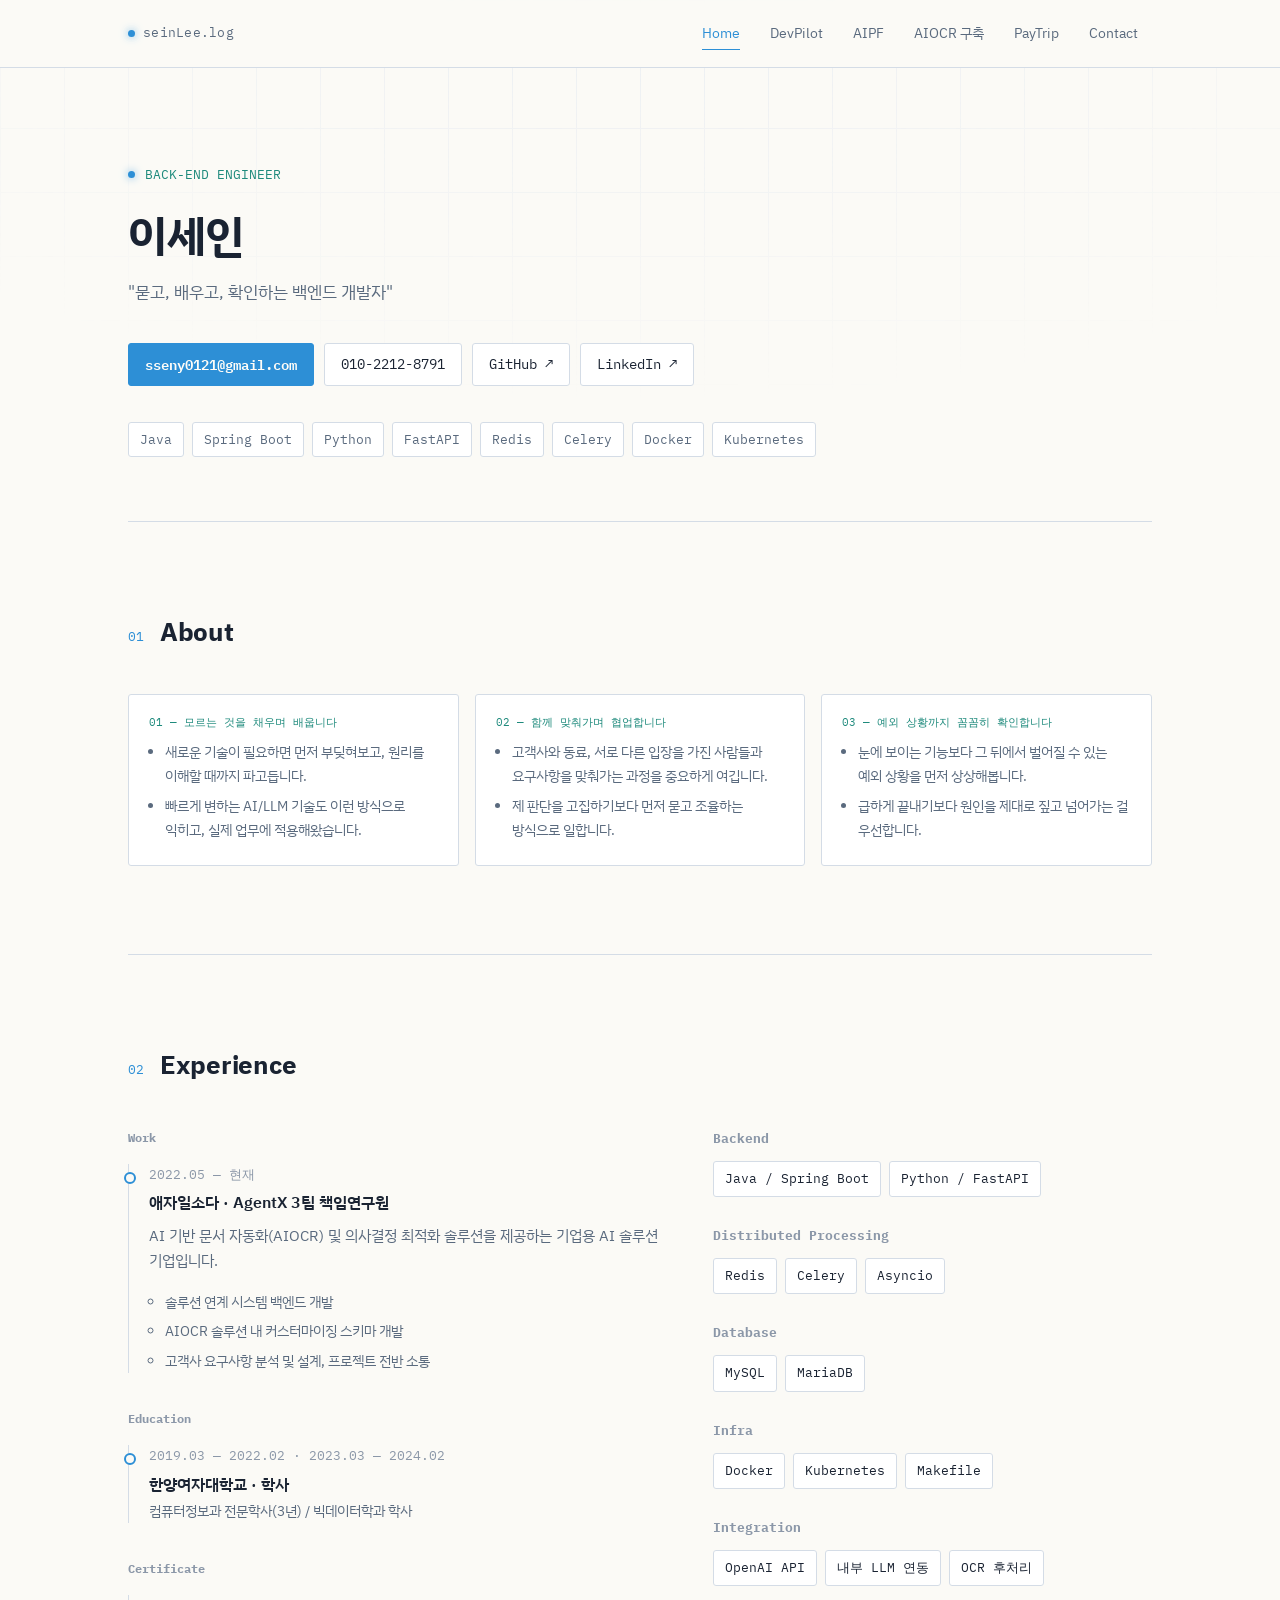
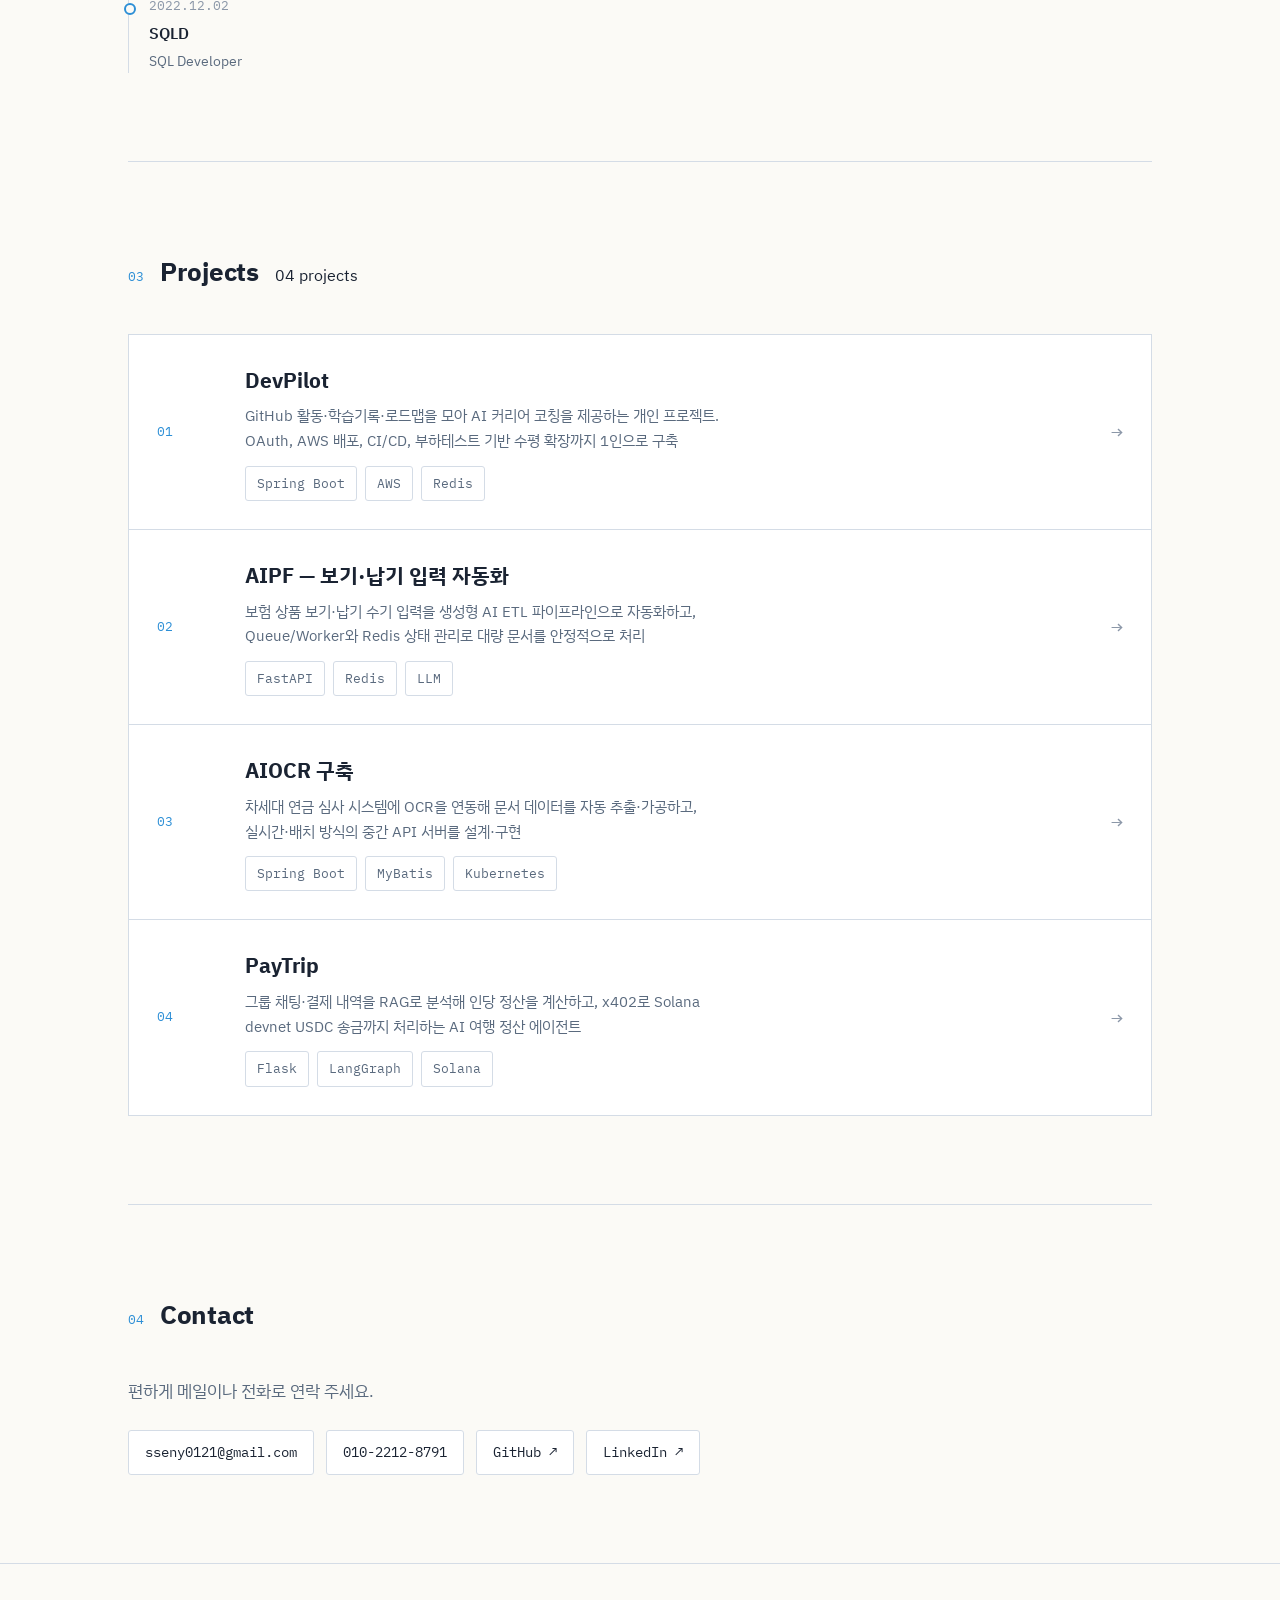
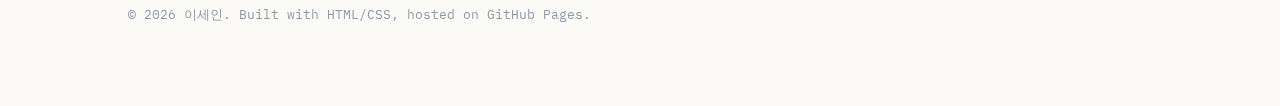
==== commit ff4fcaed: "fix02" ====
--- a/index.html
+++ b/index.html
@@ -18,9 +18,10 @@
     <button class="nav-toggle" aria-label="메뉴 열기">Menu</button>
     <nav class="site-nav">
       <a href="index.html">Home</a>
-      <a href="project-01.html">AIPF</a>
-      <a href="project-02.html">국민연금 AIOCR</a>
-      <a href="project-03.html">PayTrip</a>
+      <a href="project-devpilot.html">DevPilot</a>
+      <a href="project-aipf.html">AIPF</a>
+      <a href="project-aiocr.html">AIOCR 구축</a>
+      <a href="project-paytrip.html">PayTrip</a>
       <a href="#contact">Contact</a>
     </nav>
   </div>
@@ -33,7 +34,7 @@
   <div class="wrap">
     <p class="hero-eyebrow">BACK-END ENGINEER</p>
     <h1>이세인</h1>
-    <p>안정적인 시스템을 위해 모두와 소통하는 개발자입니다. 애자일소다 AgentX 3팀에서 AI 문서 자동화와 LLM 파이프라인을 백엔드로 연결하고 있습니다.</p>
+    <p>"묻고, 배우고, 확인하는 백엔드 개발자"</p>
     <div class="hero-links">
       <a class="primary" href="mailto:sseny0121@gmail.com">sseny0121@gmail.com</a>
       <a href="tel:01022128791">010-2212-8791</a>
@@ -58,23 +59,24 @@
     <div class="sec-head"><span class="sec-num">01</span><h2 class="sec-title">About</h2></div>
     <div class="principles about-points">
       <div class="principle">
-        <div class="p-label">01 — 안정적인 시스템을 만듭니다</div>
+        <div class="p-label">01 — 모르는 것을 채우며 배웁니다</div>
         <ul>
-          <li>컨테이너를 Worker Pool/Queue로 분리해 병목을 줄였습니다.</li>
-          <li>Redis 기반 barrier synchronization으로 단계 간 데이터 누락 위험을 방지했습니다.</li>
+          <li>새로운 기술이 필요하면 먼저 부딪혀보고, 원리를 이해할 때까지 파고듭니다.</li>
+          <li>빠르게 변하는 AI/LLM 기술도 이런 방식으로 익히고, 실제 업무에 적용해왔습니다.</li>
         </ul>
       </div>
       <div class="principle">
-        <div class="p-label">02 — AI를 서비스에 연결합니다</div>
+        <div class="p-label">02 — 함께 맞춰가며 협업합니다</div>
         <ul>
-          <li>LLM inference를 백엔드 워크플로우에 연결해 정보 추출 서비스로 구현했습니다.</li>
-          <li>LLM 호출을 병렬화하고 결과 검증·구조화 로직을 담당했습니다.</li>
+          <li>고객사와 동료, 서로 다른 입장을 가진 사람들과 요구사항을 맞춰가는 과정을 중요하게 여깁니다.</li>
+          <li>제 판단을 고집하기보다 먼저 묻고 조율하는 방식으로 일합니다.</li>
         </ul>
       </div>
       <div class="principle">
-        <div class="p-label">03 — 요구사항을 끝까지 책임집니다</div>
+        <div class="p-label">03 — 예외 상황까지 꼼꼼히 확인합니다</div>
         <ul>
-          <li>다수의 프로젝트에서 OCR 추출 정확도 약 95% 등 정량 목표를 맞추며 완료했습니다.</li>
+          <li>눈에 보이는 기능보다 그 뒤에서 벌어질 수 있는 예외 상황을 먼저 상상해봅니다.</li>
+          <li>급하게 끝내기보다 원인을 제대로 짚고 넘어가는 걸 우선합니다.</li>
         </ul>
       </div>
     </div>
@@ -108,7 +110,16 @@
               <span class="period">2019.03 — 2022.02 · 2023.03 — 2024.02</span>
               <span class="role">한양여자대학교 · 학사</span>
               <span class="org">컴퓨터정보과 전문학사(3년) / 빅데이터학과 학사</span>
-              <p class="desc">SQLD 자격증 취득 (2022.12.02)</p>
+            </li>
+          </ul>
+        </div>
+        <div class="exp-block">
+          <h3>Certificate</h3>
+          <ul class="timeline">
+            <li>
+              <span class="period">2022.12.02</span>
+              <span class="role">SQLD</span>
+              <span class="org">SQL Developer</span>
             </li>
           </ul>
         </div>
@@ -162,12 +173,26 @@
     <div class="sec-head">
       <span class="sec-num">03</span>
       <h2 class="sec-title">Projects</h2>
-      <span class="count">03 projects</span>
+      <span class="count">04 projects</span>
     </div>
     <div class="project-grid">
 
-      <a class="project-card" href="project-01.html">
+      <a class="project-card" href="project-devpilot.html">
         <span class="num">01</span>
+        <div>
+          <h3>DevPilot</h3>
+          <p>GitHub 활동·학습기록·로드맵을 모아 AI 커리어 코칭을 제공하는 개인 프로젝트. OAuth, AWS 배포, CI/CD, 부하테스트 기반 수평 확장까지 1인으로 구축</p>
+          <div class="card-tags stack-row">
+            <span class="tag">Spring Boot</span>
+            <span class="tag">AWS</span>
+            <span class="tag">Redis</span>
+          </div>
+        </div>
+        <span class="arrow">→</span>
+      </a>
+
+      <a class="project-card" href="project-aipf.html">
+        <span class="num">02</span>
         <div>
           <h3>AIPF — 보기·납기 입력 자동화</h3>
           <p>보험 상품 보기·납기 수기 입력을 생성형 AI ETL 파이프라인으로 자동화하고, Queue/Worker와 Redis 상태 관리로 대량 문서를 안정적으로 처리</p>
@@ -180,10 +205,10 @@
         <span class="arrow">→</span>
       </a>
 
-      <a class="project-card" href="project-02.html">
-        <span class="num">02</span>
-        <div>
-          <h3>국민연금 AIOCR 구축</h3>
+      <a class="project-card" href="project-aiocr.html">
+        <span class="num">03</span>
+        <div>
+          <h3>AIOCR 구축</h3>
           <p>차세대 연금 심사 시스템에 OCR을 연동해 문서 데이터를 자동 추출·가공하고, 실시간·배치 방식의 중간 API 서버를 설계·구현</p>
           <div class="card-tags stack-row">
             <span class="tag">Spring Boot</span>
@@ -194,8 +219,8 @@
         <span class="arrow">→</span>
       </a>
 
-      <a class="project-card" href="project-03.html">
-        <span class="num">03</span>
+      <a class="project-card" href="project-paytrip.html">
+        <span class="num">04</span>
         <div>
           <h3>PayTrip</h3>
           <p>그룹 채팅·결제 내역을 RAG로 분석해 인당 정산을 계산하고, x402로 Solana devnet USDC 송금까지 처리하는 AI 여행 정산 에이전트</p>
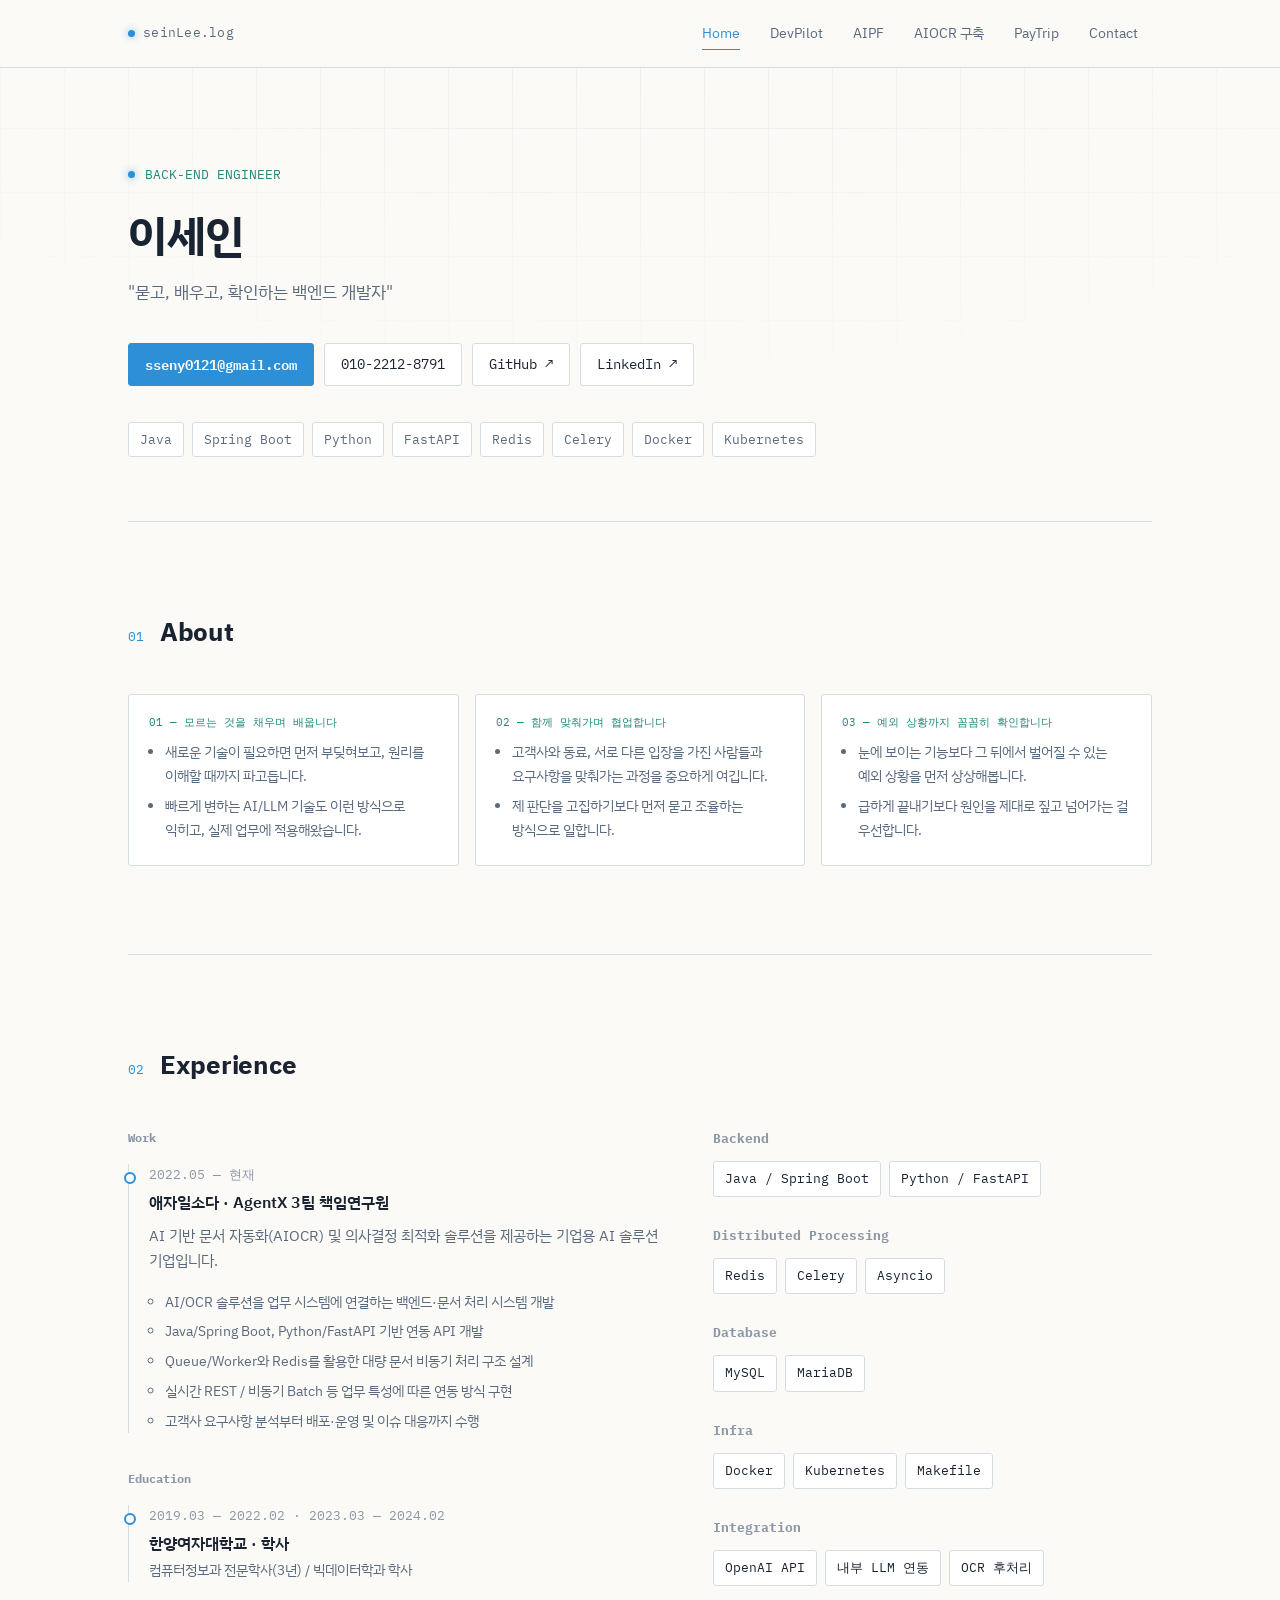
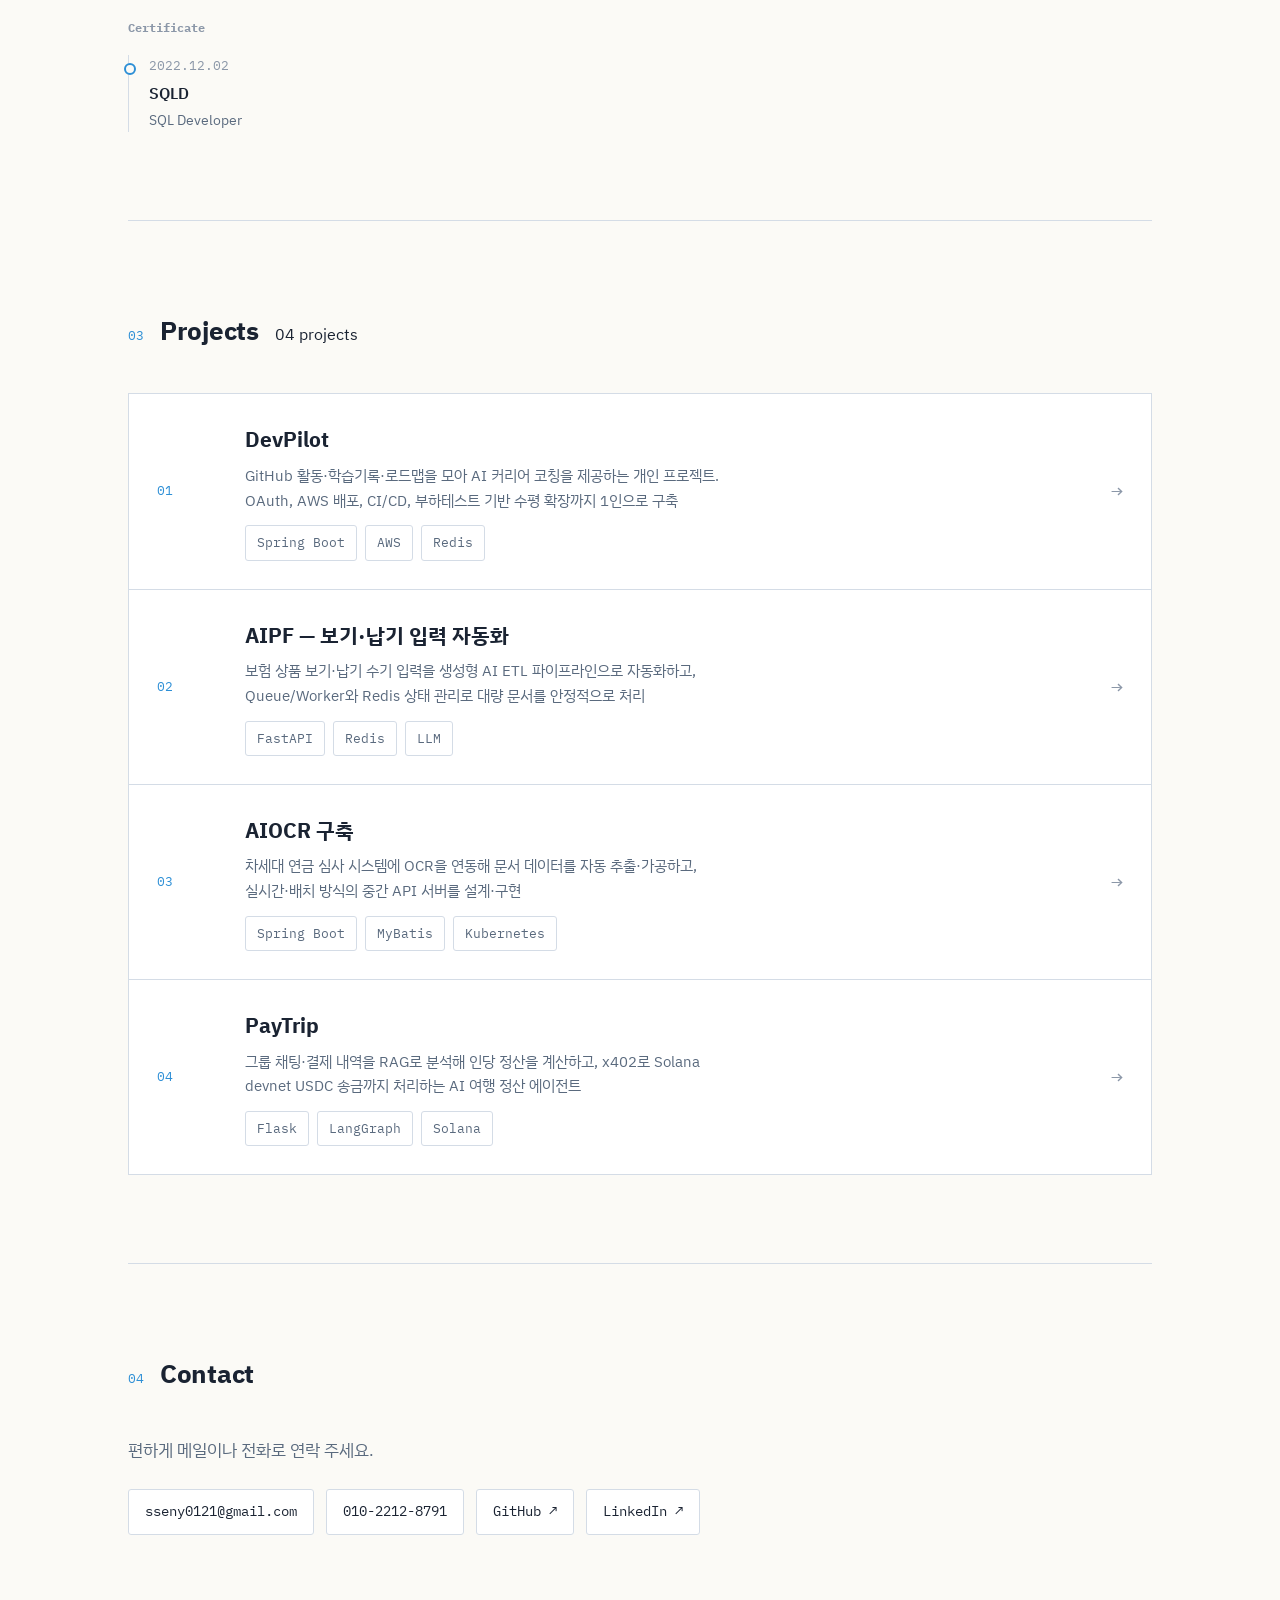
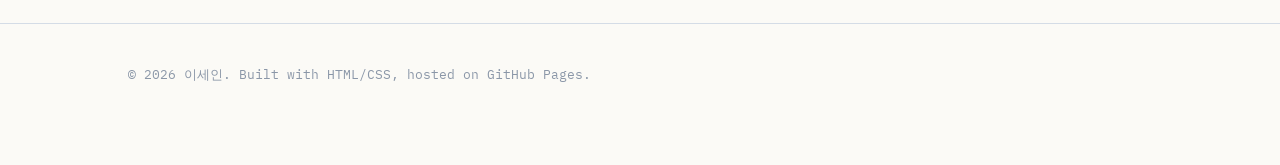
==== commit ec6220c1: "fix03" ====
--- a/index.html
+++ b/index.html
@@ -96,9 +96,11 @@
               <span class="role">애자일소다 · AgentX 3팀 책임연구원</span>
               <p class="desc">AI 기반 문서 자동화(AIOCR) 및 의사결정 최적화 솔루션을 제공하는 기업용 AI 솔루션 기업입니다.</p>
               <ul class="duty-list">
-                <li>솔루션 연계 시스템 백엔드 개발</li>
-                <li>AIOCR 솔루션 내 커스터마이징 스키마 개발</li>
-                <li>고객사 요구사항 분석 및 설계, 프로젝트 전반 소통</li>
+                <li>AI/OCR 솔루션을 업무 시스템에 연결하는 백엔드·문서 처리 시스템 개발</li>
+                <li>Java/Spring Boot, Python/FastAPI 기반 연동 API 개발</li>
+                <li>Queue/Worker와 Redis를 활용한 대량 문서 비동기 처리 구조 설계</li>
+                <li>실시간 REST / 비동기 Batch 등 업무 특성에 따른 연동 방식 구현</li>
+                <li>고객사 요구사항 분석부터 배포·운영 및 이슈 대응까지 수행</li>
               </ul>
             </li>
           </ul>
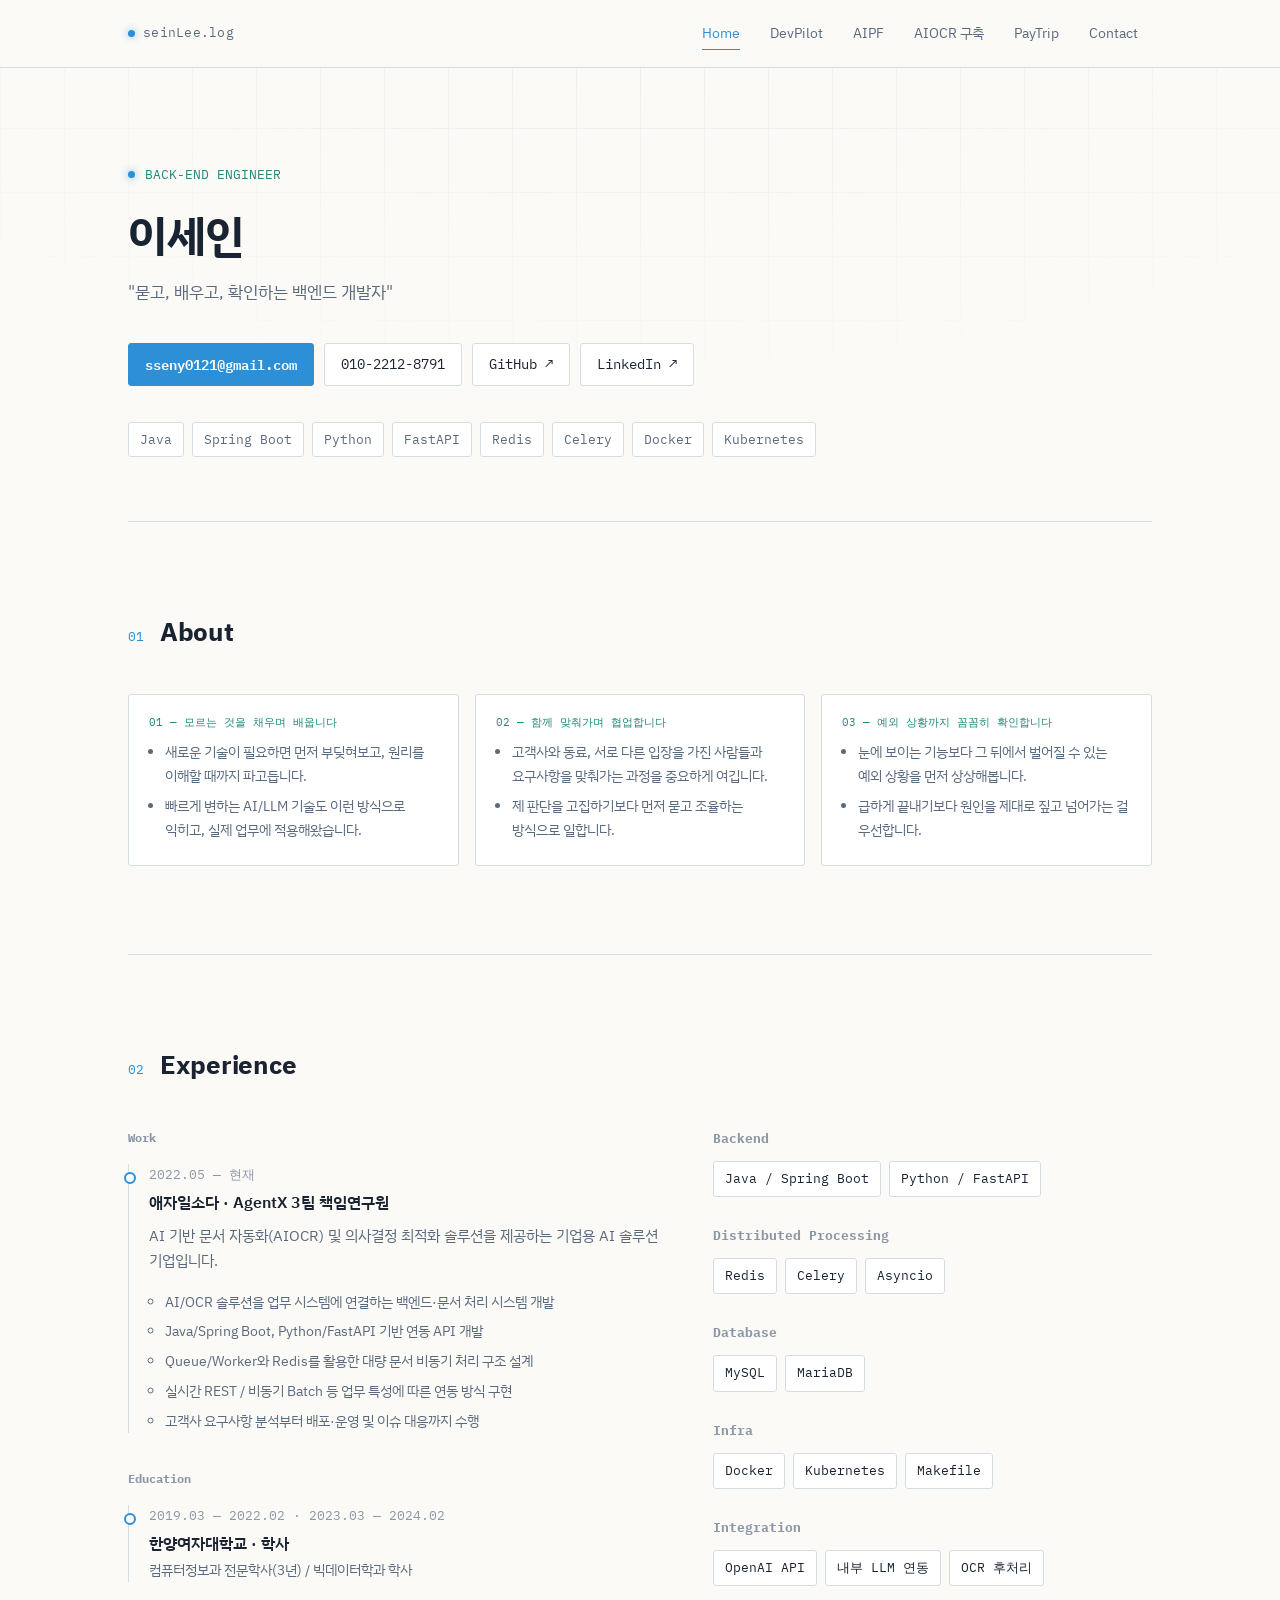
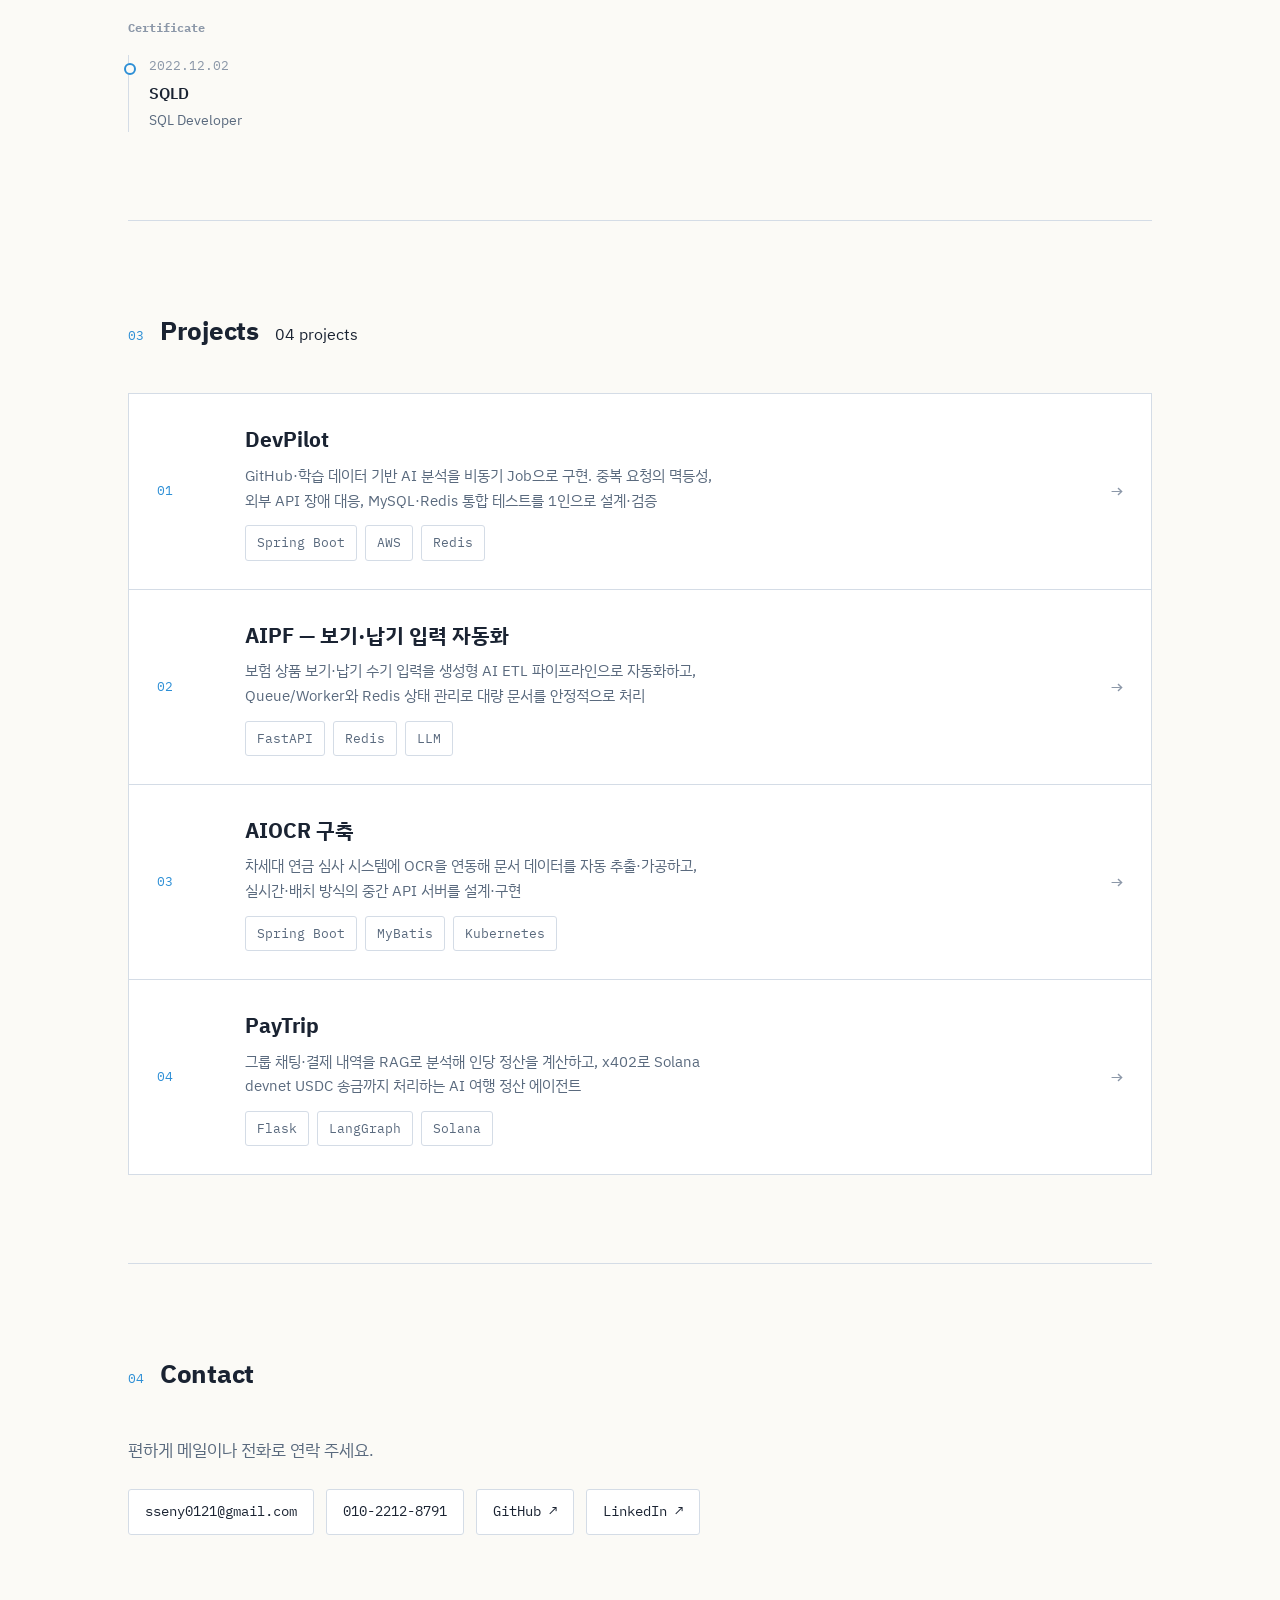
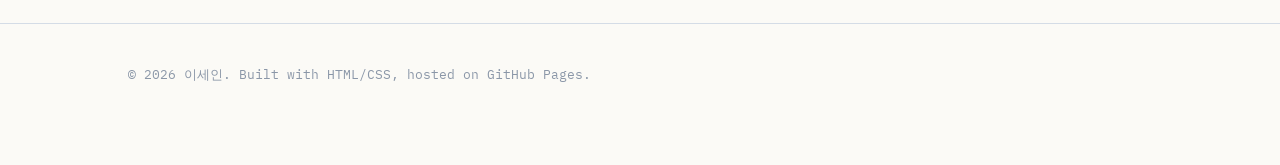
==== commit 5766654a: "fix10" ====
--- a/index.html
+++ b/index.html
@@ -183,7 +183,7 @@
         <span class="num">01</span>
         <div>
           <h3>DevPilot</h3>
-          <p>GitHub 활동·학습기록·로드맵을 모아 AI 커리어 코칭을 제공하는 개인 프로젝트. OAuth, AWS 배포, CI/CD, 부하테스트 기반 수평 확장까지 1인으로 구축</p>
+          <p>GitHub·학습 데이터 기반 AI 분석을 비동기 Job으로 구현. 중복 요청의 멱등성, 외부 API 장애 대응, MySQL·Redis 통합 테스트를 1인으로 설계·검증</p>
           <div class="card-tags stack-row">
             <span class="tag">Spring Boot</span>
             <span class="tag">AWS</span>
--- a/css/style.css
+++ b/css/style.css
@@ -909,6 +909,86 @@
   border-radius: var(--radius);
 }
 
+.infra svg {
+  display: block;
+  width: 100%;
+  height: auto;
+}
+
+.infra svg text {
+  font-family: var(--sans);
+}
+
+.infra.compact-viz {
+  display: flex;
+  justify-content: center;
+  padding: 16px 20px;
+}
+
+.infra.compact-viz svg {
+  display: block;
+  height: auto;
+  margin: 0 auto;
+}
+
+.infra.compact-viz--arch svg {
+  width: 72%;
+  max-width: 720px;
+}
+
+.infra.compact-viz--flow svg {
+  width: 52%;
+  max-width: 480px;
+}
+
+.infra.compact-viz--erd #erd {
+  width: 56%;
+  max-width: 560px;
+}
+
+.infra.compact-viz--erd #erd svg {
+  width: 100%;
+  height: auto;
+}
+
+#erd svg {
+  max-width: 100%;
+  height: auto;
+}
+
+.chart-row {
+  display: flex;
+  flex-wrap: wrap;
+  gap: 12px;
+  margin-bottom: 8px;
+}
+
+.chart-card {
+  flex: 1 1 260px;
+  min-width: 0;
+  border: 1px solid var(--line);
+  border-radius: var(--radius);
+  padding: 16px 18px;
+  background: var(--panel);
+}
+
+.chart-card .ctitle {
+  font-size: 13px;
+  color: var(--text-soft);
+  margin: 0 0 8px;
+}
+
+.chart-canvas {
+  position: relative;
+  height: 148px;
+}
+
+.ts-col code {
+  font-family: var(--mono);
+  font-size: 0.92em;
+  color: var(--text);
+}
+
 .principles,
 .takeaways {
   display: flex;
@@ -917,7 +997,7 @@
   flex-wrap: wrap;
 }
 
-.principles .principle { flex: 1 1 0; min-width: 0; }
+.principles .principle { flex: 1 1 280px; min-width: 0; }
 .takeaways .takeaway { flex: 1 1 240px; min-width: 0; }
 
 .principle,
@@ -1369,6 +1449,8 @@
   .stack-rows .stack-row { grid-template-columns: 1fr; gap: 6px; }
   .metric-row { grid-template-columns: 1fr; }
   .stat-grid { flex-direction: column; }
+  .infra.compact-viz svg,
+  .infra.compact-viz--erd #erd { width: 100%; max-width: none; }
   .phase-grid { grid-template-columns: 1fr; }
   .retro-grid { grid-template-columns: 1fr; }
   .flow-row { flex-direction: column; }
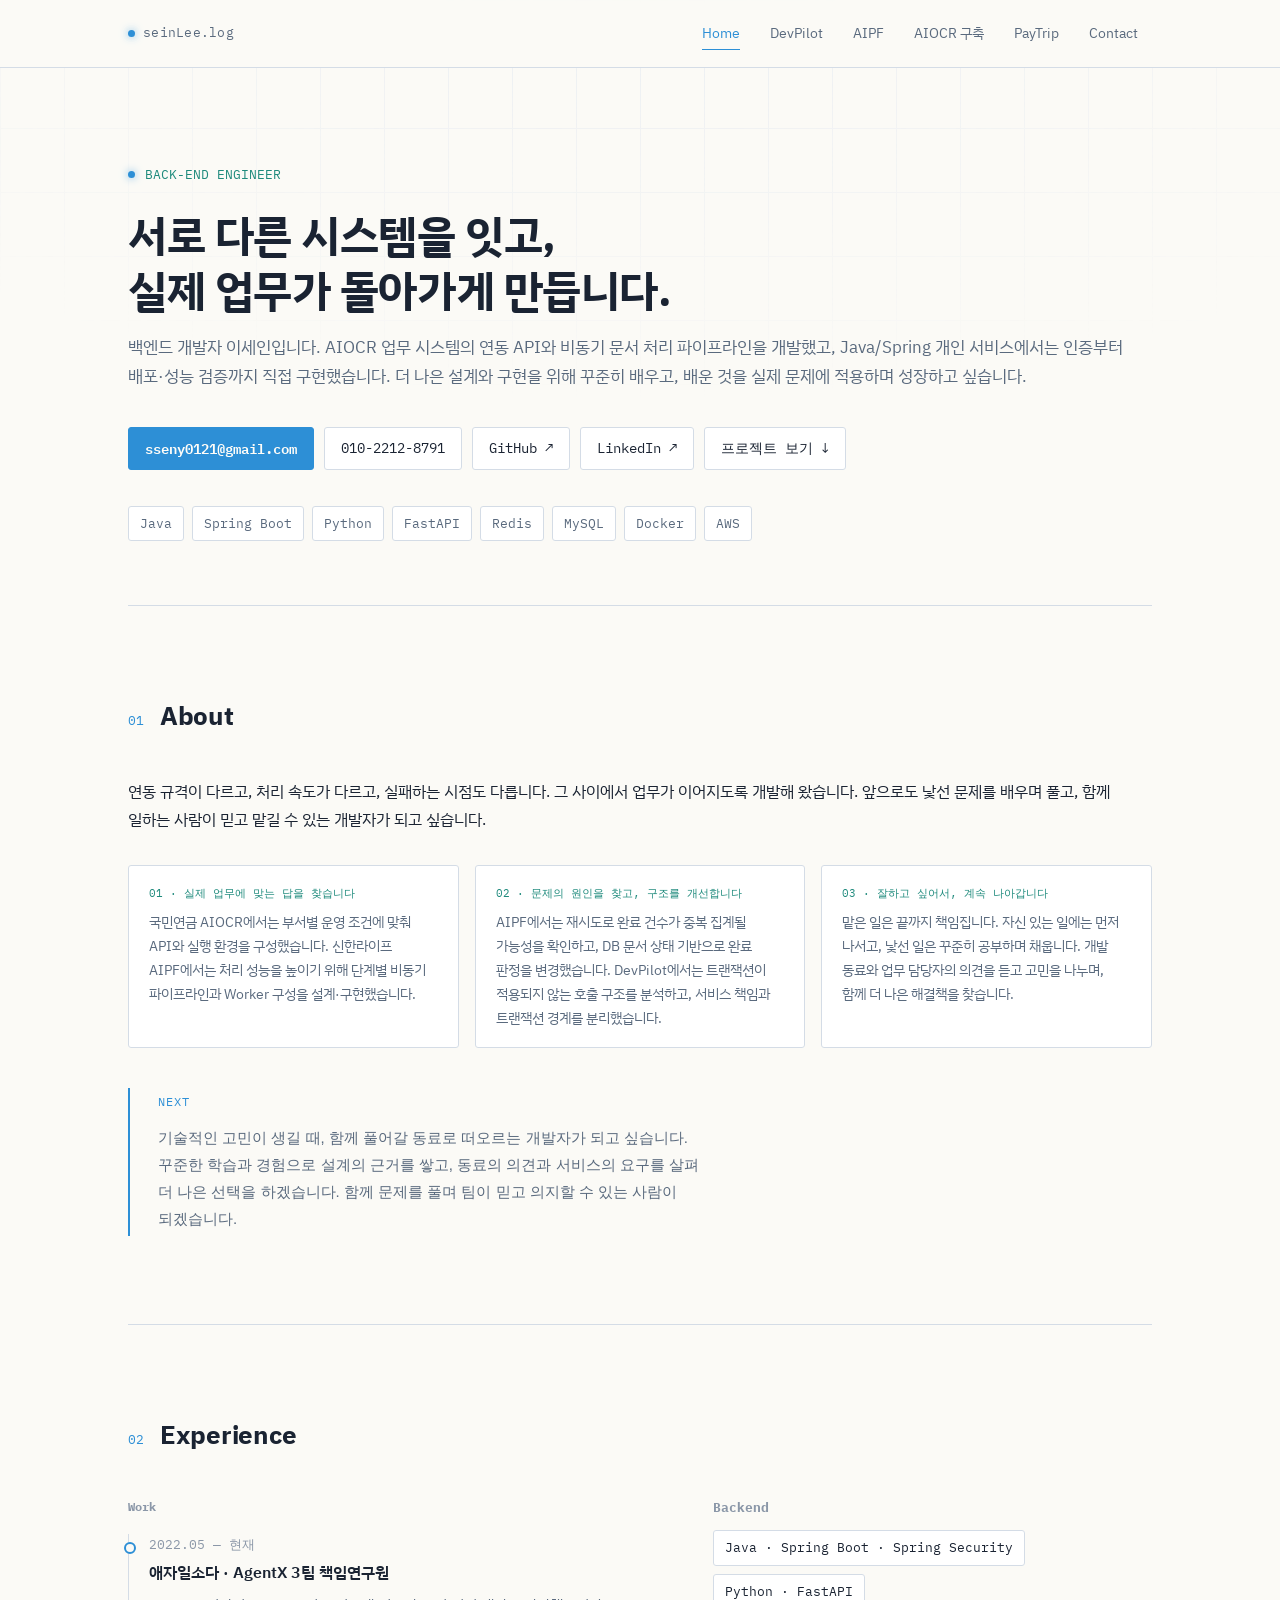
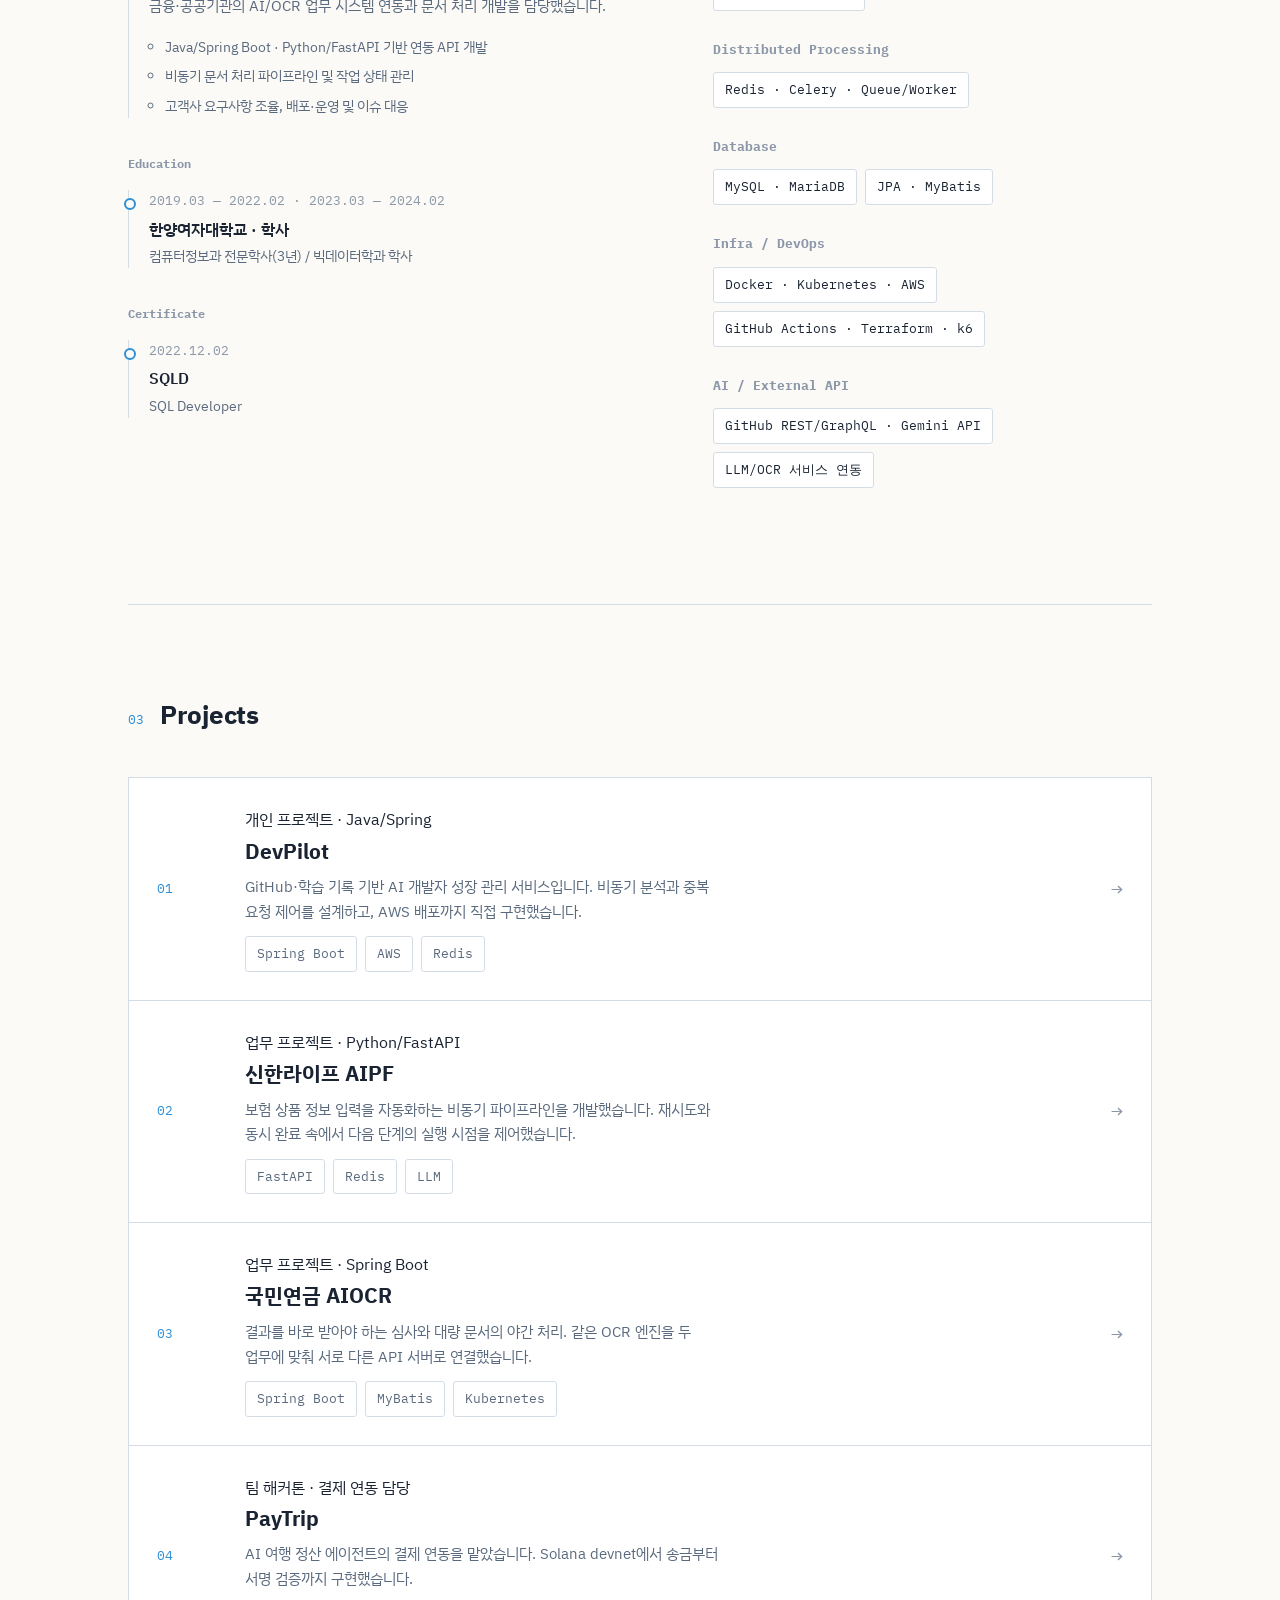
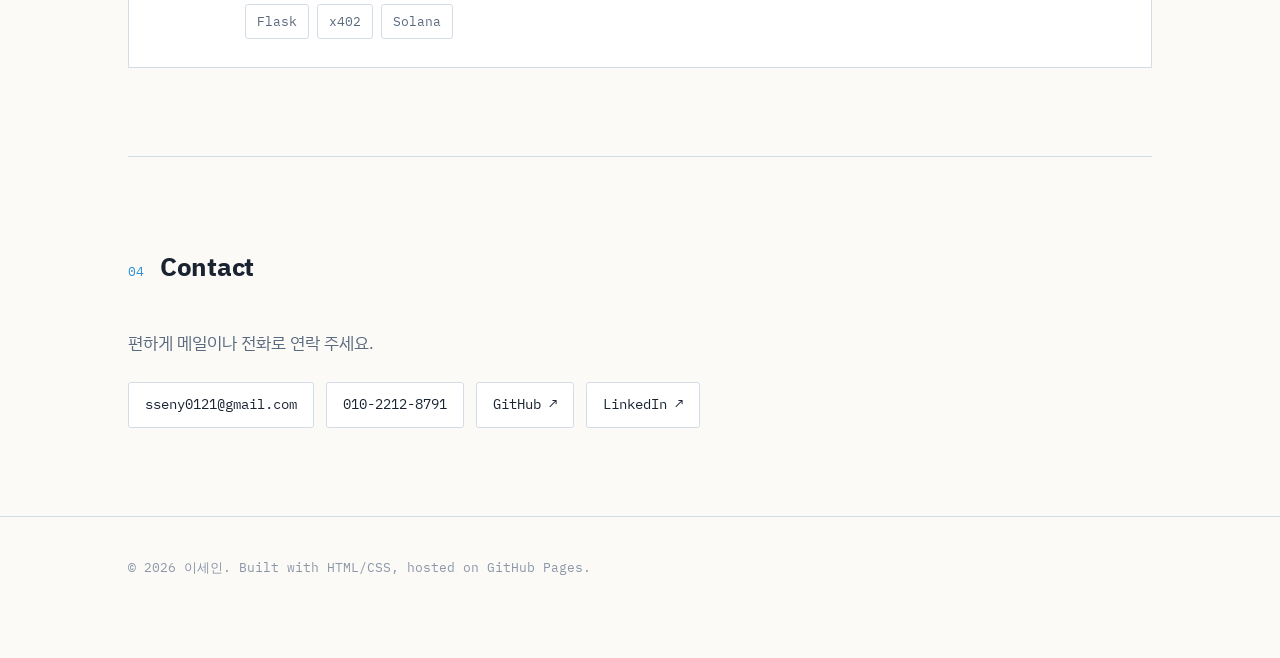
==== commit 5bd6d8f7: "fix17" ====
--- a/index.html
+++ b/index.html
@@ -4,7 +4,7 @@
 <meta charset="UTF-8">
 <meta name="viewport" content="width=device-width, initial-scale=1.0">
 <title>이세인 — Back-End Engineer</title>
-<meta name="description" content="백엔드 엔지니어 이세인 포트폴리오. 안정적인 시스템과 AI 서비스 연동을 만듭니다.">
+<meta name="description" content="이세인의 백엔드 개발 포트폴리오. 업무 시스템 연동, 비동기 문서 처리, 서비스 성능 검증 경험을 소개합니다.">
 <link rel="preconnect" href="https://fonts.googleapis.com">
 <link rel="preconnect" href="https://fonts.gstatic.com" crossorigin>
 <link href="https://fonts.googleapis.com/css2?family=IBM+Plex+Sans+KR:wght@400;500;600;700&family=IBM+Plex+Mono:wght@400;500;600&display=swap" rel="stylesheet">
@@ -33,13 +33,14 @@
 <section class="hero">
   <div class="wrap">
     <p class="hero-eyebrow">BACK-END ENGINEER</p>
-    <h1>이세인</h1>
-    <p>"묻고, 배우고, 확인하는 백엔드 개발자"</p>
+    <h1>서로 다른 시스템을 잇고,<br>실제 업무가 돌아가게 만듭니다.</h1>
+    <p class="hero-summary">백엔드 개발자 이세인입니다. AIOCR 업무 시스템의 연동 API와 비동기 문서 처리 파이프라인을 개발했고, Java/Spring 개인 서비스에서는 인증부터 배포·성능 검증까지 직접 구현했습니다. 더 나은 설계와 구현을 위해 꾸준히 배우고, 배운 것을 실제 문제에 적용하며 성장하고 싶습니다.</p>
     <div class="hero-links">
       <a class="primary" href="mailto:sseny0121@gmail.com">sseny0121@gmail.com</a>
       <a href="tel:01022128791">010-2212-8791</a>
       <a href="https://github.com/sein0121" target="_blank" rel="noopener">GitHub ↗</a>
-      <a href="https://www.linkedin.com/" target="_blank" rel="noopener">LinkedIn ↗</a>
+      <a href="https://www.linkedin.com/in/sein-lee-802590429/" target="_blank" rel="noopener noreferrer">LinkedIn ↗</a>
+      <a href="#projects">프로젝트 보기 ↓</a>
     </div>
     <div class="stack-row">
       <span class="tag">Java</span>
@@ -47,9 +48,9 @@
       <span class="tag">Python</span>
       <span class="tag">FastAPI</span>
       <span class="tag">Redis</span>
-      <span class="tag">Celery</span>
+      <span class="tag">MySQL</span>
       <span class="tag">Docker</span>
-      <span class="tag">Kubernetes</span>
+      <span class="tag">AWS</span>
     </div>
   </div>
 </section>
@@ -57,29 +58,25 @@
 <section class="section" id="about">
   <div class="wrap">
     <div class="sec-head"><span class="sec-num">01</span><h2 class="sec-title">About</h2></div>
+    <p class="section-intro">연동 규격이 다르고, 처리 속도가 다르고, 실패하는 시점도 다릅니다. 그 사이에서 업무가 이어지도록 개발해 왔습니다. 앞으로도 낯선 문제를 배우며 풀고, 함께 일하는 사람이 믿고 맡길 수 있는 개발자가 되고 싶습니다.</p>
     <div class="principles about-points">
       <div class="principle">
-        <div class="p-label">01 — 모르는 것을 채우며 배웁니다</div>
-        <ul>
-          <li>새로운 기술이 필요하면 먼저 부딪혀보고, 원리를 이해할 때까지 파고듭니다.</li>
-          <li>빠르게 변하는 AI/LLM 기술도 이런 방식으로 익히고, 실제 업무에 적용해왔습니다.</li>
-        </ul>
+        <div class="p-label">01 · 실제 업무에 맞는 답을 찾습니다</div>
+        <p>국민연금 AIOCR에서는 부서별 운영 조건에 맞춰 API와 실행 환경을 구성했습니다. 신한라이프 AIPF에서는 처리 성능을 높이기 위해 단계별 비동기 파이프라인과 Worker 구성을 설계·구현했습니다.</p>
       </div>
       <div class="principle">
-        <div class="p-label">02 — 함께 맞춰가며 협업합니다</div>
-        <ul>
-          <li>고객사와 동료, 서로 다른 입장을 가진 사람들과 요구사항을 맞춰가는 과정을 중요하게 여깁니다.</li>
-          <li>제 판단을 고집하기보다 먼저 묻고 조율하는 방식으로 일합니다.</li>
-        </ul>
+        <div class="p-label">02 · 문제의 원인을 찾고, 구조를 개선합니다</div>
+        <p>AIPF에서는 재시도로 완료 건수가 중복 집계될 가능성을 확인하고, DB 문서 상태 기반으로 완료 판정을 변경했습니다. DevPilot에서는 트랜잭션이 적용되지 않는 호출 구조를 분석하고, 서비스 책임과 트랜잭션 경계를 분리했습니다.</p>
       </div>
       <div class="principle">
-        <div class="p-label">03 — 예외 상황까지 꼼꼼히 확인합니다</div>
-        <ul>
-          <li>눈에 보이는 기능보다 그 뒤에서 벌어질 수 있는 예외 상황을 먼저 상상해봅니다.</li>
-          <li>급하게 끝내기보다 원인을 제대로 짚고 넘어가는 걸 우선합니다.</li>
-        </ul>
-      </div>
-    </div>
+        <div class="p-label">03 · 잘하고 싶어서, 계속 나아갑니다</div>
+        <p>맡은 일은 끝까지 책임집니다. 자신 있는 일에는 먼저 나서고, 낯선 일은 꾸준히 공부하며 채웁니다. 개발 동료와 업무 담당자의 의견을 듣고 고민을 나누며, 함께 더 나은 해결책을 찾습니다.</p>
+      </div>
+    </div>
+    <blockquote class="direction">
+      <span class="direction-label">NEXT</span>
+      <p class="direction-lead">기술적인 고민이 생길 때, 함께 풀어갈 동료로 떠오르는 개발자가 되고 싶습니다.<br>꾸준한 학습과 경험으로 설계의 근거를 쌓고, 동료의 의견과 서비스의 요구를 살펴 더 나은 선택을 하겠습니다. 함께 문제를 풀며 팀이 믿고 의지할 수 있는 사람이 되겠습니다.</p>
+    </blockquote>
   </div>
 </section>
 
@@ -94,13 +91,11 @@
             <li>
               <span class="period">2022.05 — 현재</span>
               <span class="role">애자일소다 · AgentX 3팀 책임연구원</span>
-              <p class="desc">AI 기반 문서 자동화(AIOCR) 및 의사결정 최적화 솔루션을 제공하는 기업용 AI 솔루션 기업입니다.</p>
+              <p class="desc">금융·공공기관의 AI/OCR 업무 시스템 연동과 문서 처리 개발을 담당했습니다.</p>
               <ul class="duty-list">
-                <li>AI/OCR 솔루션을 업무 시스템에 연결하는 백엔드·문서 처리 시스템 개발</li>
-                <li>Java/Spring Boot, Python/FastAPI 기반 연동 API 개발</li>
-                <li>Queue/Worker와 Redis를 활용한 대량 문서 비동기 처리 구조 설계</li>
-                <li>실시간 REST / 비동기 Batch 등 업무 특성에 따른 연동 방식 구현</li>
-                <li>고객사 요구사항 분석부터 배포·운영 및 이슈 대응까지 수행</li>
+                <li>Java/Spring Boot · Python/FastAPI 기반 연동 API 개발</li>
+                <li>비동기 문서 처리 파이프라인 및 작업 상태 관리</li>
+                <li>고객사 요구사항 조율, 배포·운영 및 이슈 대응</li>
               </ul>
             </li>
           </ul>
@@ -130,39 +125,35 @@
         <div class="skill-group">
           <h4>Backend</h4>
           <ul>
-            <li>Java / Spring Boot</li>
-            <li>Python / FastAPI</li>
+            <li>Java · Spring Boot · Spring Security</li>
+            <li>Python · FastAPI</li>
           </ul>
         </div>
         <div class="skill-group">
           <h4>Distributed Processing</h4>
           <ul>
-            <li>Redis</li>
-            <li>Celery</li>
-            <li>Asyncio</li>
+            <li>Redis · Celery · Queue/Worker</li>
           </ul>
         </div>
         <div class="skill-group">
           <h4>Database</h4>
           <ul>
-            <li>MySQL</li>
-            <li>MariaDB</li>
-          </ul>
-        </div>
-        <div class="skill-group">
-          <h4>Infra</h4>
-          <ul>
-            <li>Docker</li>
-            <li>Kubernetes</li>
-            <li>Makefile</li>
-          </ul>
-        </div>
-        <div class="skill-group">
-          <h4>Integration</h4>
-          <ul>
-            <li>OpenAI API</li>
-            <li>내부 LLM 연동</li>
-            <li>OCR 후처리</li>
+            <li>MySQL · MariaDB</li>
+            <li>JPA · MyBatis</li>
+          </ul>
+        </div>
+        <div class="skill-group">
+          <h4>Infra / DevOps</h4>
+          <ul>
+            <li>Docker · Kubernetes · AWS</li>
+            <li>GitHub Actions · Terraform · k6</li>
+          </ul>
+        </div>
+        <div class="skill-group">
+          <h4>AI / External API</h4>
+          <ul>
+            <li>GitHub REST/GraphQL · Gemini API</li>
+            <li>LLM/OCR 서비스 연동</li>
           </ul>
         </div>
       </div>
@@ -175,15 +166,17 @@
     <div class="sec-head">
       <span class="sec-num">03</span>
       <h2 class="sec-title">Projects</h2>
-      <span class="count">04 projects</span>
+      <span class="count"></span>
+      <p class="projects-intro"></p>
     </div>
     <div class="project-grid">
 
       <a class="project-card" href="project-devpilot.html">
         <span class="num">01</span>
         <div>
+          <span class="project-type">개인 프로젝트 · Java/Spring</span>
           <h3>DevPilot</h3>
-          <p>GitHub·학습 데이터 기반 AI 분석을 비동기 Job으로 구현. 중복 요청의 멱등성, 외부 API 장애 대응, MySQL·Redis 통합 테스트를 1인으로 설계·검증</p>
+          <p>GitHub·학습 기록 기반 AI 개발자 성장 관리 서비스입니다. 비동기 분석과 중복 요청 제어를 설계하고, AWS 배포까지 직접 구현했습니다.</p>
           <div class="card-tags stack-row">
             <span class="tag">Spring Boot</span>
             <span class="tag">AWS</span>
@@ -196,8 +189,9 @@
       <a class="project-card" href="project-aipf.html">
         <span class="num">02</span>
         <div>
-          <h3>AIPF — 보기·납기 입력 자동화</h3>
-          <p>보험 상품 보기·납기 수기 입력을 생성형 AI ETL 파이프라인으로 자동화하고, Queue/Worker와 Redis 상태 관리로 대량 문서를 안정적으로 처리</p>
+          <span class="project-type">업무 프로젝트 · Python/FastAPI</span>
+          <h3>신한라이프 AIPF</h3>
+          <p>보험 상품 정보 입력을 자동화하는 비동기 파이프라인을 개발했습니다. 재시도와 동시 완료 속에서 다음 단계의 실행 시점을 제어했습니다.</p>
           <div class="card-tags stack-row">
             <span class="tag">FastAPI</span>
             <span class="tag">Redis</span>
@@ -210,8 +204,9 @@
       <a class="project-card" href="project-aiocr.html">
         <span class="num">03</span>
         <div>
-          <h3>AIOCR 구축</h3>
-          <p>차세대 연금 심사 시스템에 OCR을 연동해 문서 데이터를 자동 추출·가공하고, 실시간·배치 방식의 중간 API 서버를 설계·구현</p>
+          <span class="project-type">업무 프로젝트 · Spring Boot</span>
+          <h3>국민연금 AIOCR</h3>
+          <p>결과를 바로 받아야 하는 심사와 대량 문서의 야간 처리. 같은 OCR 엔진을 두 업무에 맞춰 서로 다른 API 서버로 연결했습니다.</p>
           <div class="card-tags stack-row">
             <span class="tag">Spring Boot</span>
             <span class="tag">MyBatis</span>
@@ -224,11 +219,12 @@
       <a class="project-card" href="project-paytrip.html">
         <span class="num">04</span>
         <div>
+          <span class="project-type">팀 해커톤 · 결제 연동 담당</span>
           <h3>PayTrip</h3>
-          <p>그룹 채팅·결제 내역을 RAG로 분석해 인당 정산을 계산하고, x402로 Solana devnet USDC 송금까지 처리하는 AI 여행 정산 에이전트</p>
+          <p>AI 여행 정산 에이전트의 결제 연동을 맡았습니다. Solana devnet에서 송금부터 서명 검증까지 구현했습니다.</p>
           <div class="card-tags stack-row">
             <span class="tag">Flask</span>
-            <span class="tag">LangGraph</span>
+            <span class="tag">x402</span>
             <span class="tag">Solana</span>
           </div>
         </div>
@@ -247,7 +243,8 @@
       <a href="mailto:sseny0121@gmail.com">sseny0121@gmail.com</a>
       <a href="tel:01022128791">010-2212-8791</a>
       <a href="https://github.com/sein0121" target="_blank" rel="noopener">GitHub ↗</a>
-      <a href="https://www.linkedin.com/" target="_blank" rel="noopener">LinkedIn ↗</a>
+      <a href="https://www.linkedin.com/in/sein-lee-802590429/" target="_blank" rel="noopener noreferrer">LinkedIn ↗</a>
+
     </div>
   </div>
 </section>
--- a/css/style.css
+++ b/css/style.css
@@ -333,6 +333,29 @@
 
 .hero-links a.primary:hover { color: #fffdf8; opacity: 0.92; }
 
+.hero-cta {
+  display: flex;
+  flex-wrap: wrap;
+  margin: -8px 0 36px;
+}
+
+.hero-cta a {
+  display: inline-flex;
+  align-items: center;
+  font-family: var(--sans);
+  font-size: 14.5px;
+  font-weight: 600;
+  letter-spacing: -0.01em;
+  padding: 11px 18px;
+  background: var(--amber);
+  border: 1px solid var(--amber);
+  color: #fffdf8;
+  border-radius: var(--radius);
+  transition: opacity 0.15s ease;
+}
+
+.hero-cta a:hover { color: #fffdf8; opacity: 0.92; }
+
 .page-nav {
   display: flex;
   flex-wrap: wrap;
@@ -551,6 +574,37 @@
 .about-body p { color: var(--text-soft); margin: 0 0 16px; }
 
 .about-points { margin-top: 8px; }
+
+blockquote.direction {
+  margin: 40px 0 0;
+  padding: 4px 0 4px 28px;
+  border-left: 2px solid var(--amber);
+  max-width: 58ch;
+}
+
+.direction-label {
+  display: block;
+  font-family: var(--mono);
+  font-size: 11.5px;
+  letter-spacing: 0.08em;
+  color: var(--amber);
+  margin-bottom: 12px;
+}
+
+.direction-lead {
+  font-size: 19px;
+  font-weight: 500;
+  line-height: 1.75;
+  color: var(--text);
+  margin: 0 0 12px;
+}
+
+blockquote.direction p:last-child {
+  font-size: 15px;
+  line-height: 1.8;
+  color: var(--text-soft);
+  margin: 0;
+}
 
 .principle ul,
 .duty-list {
